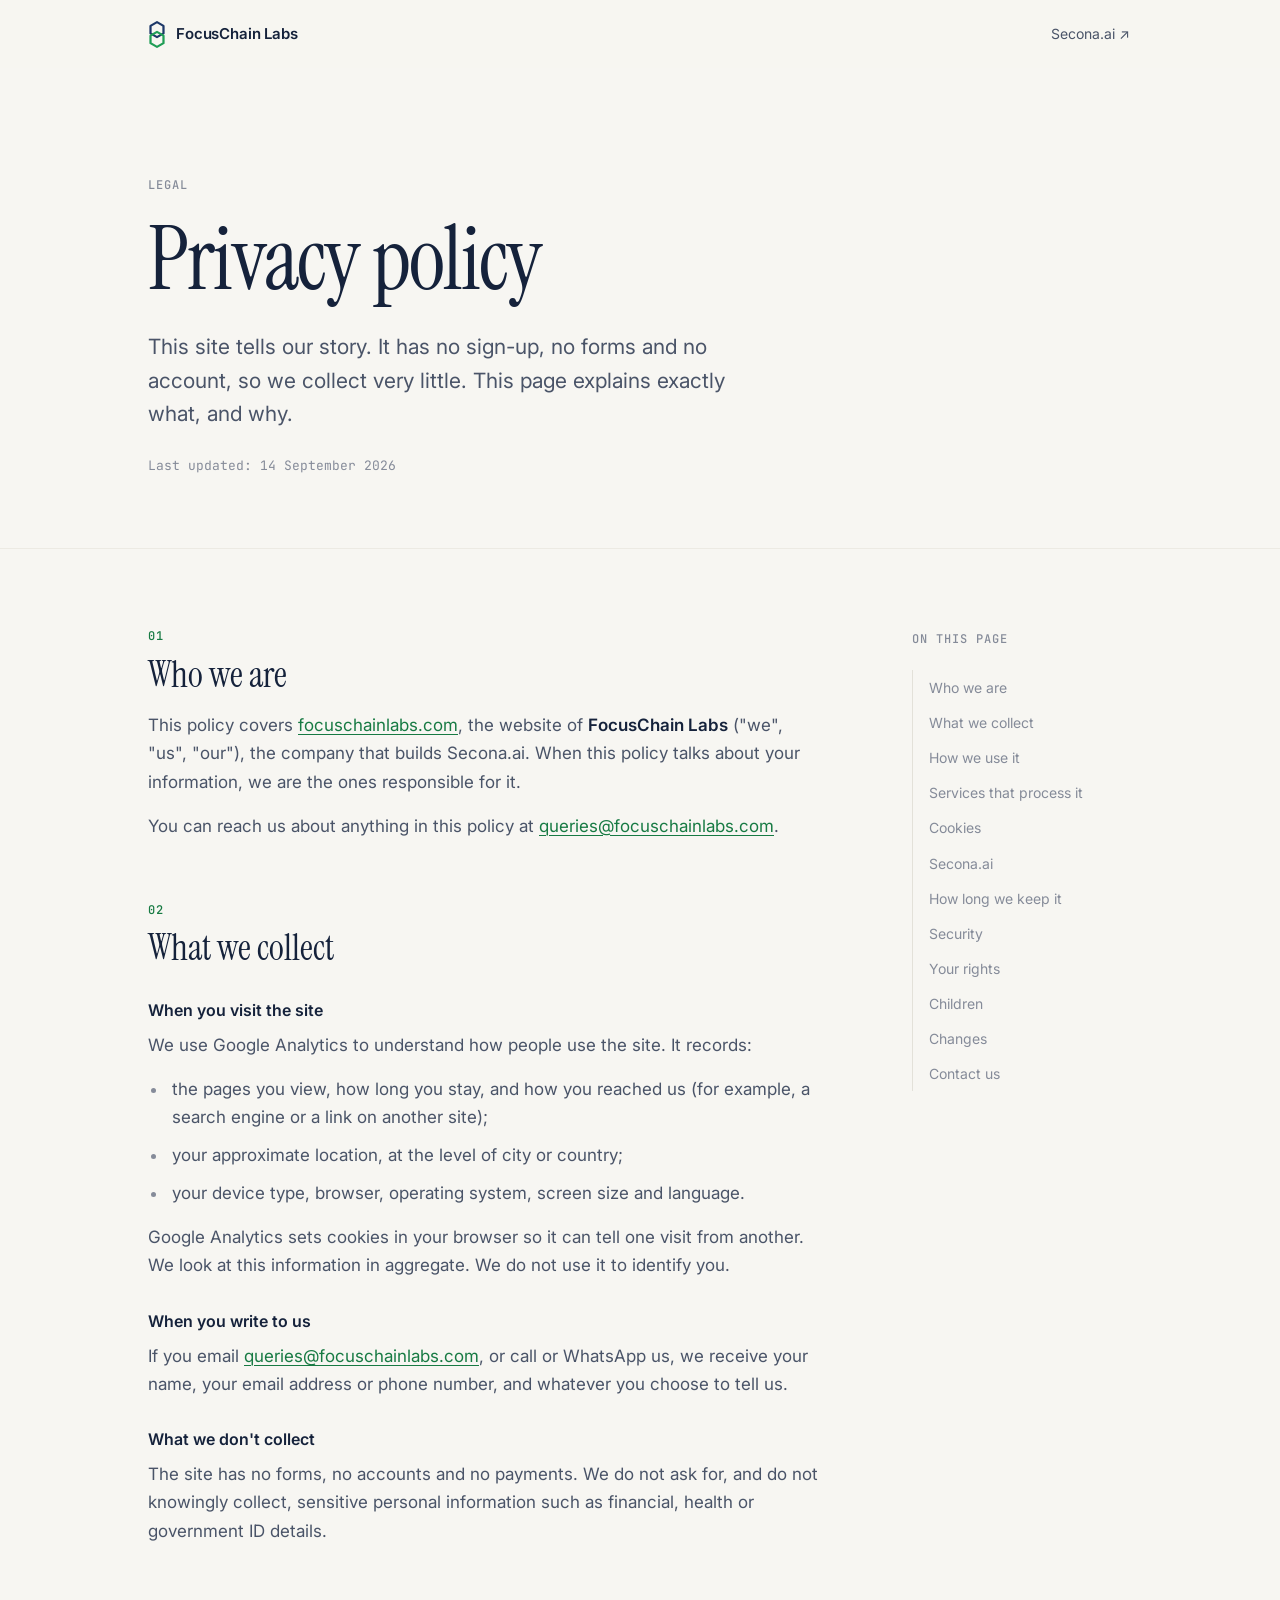
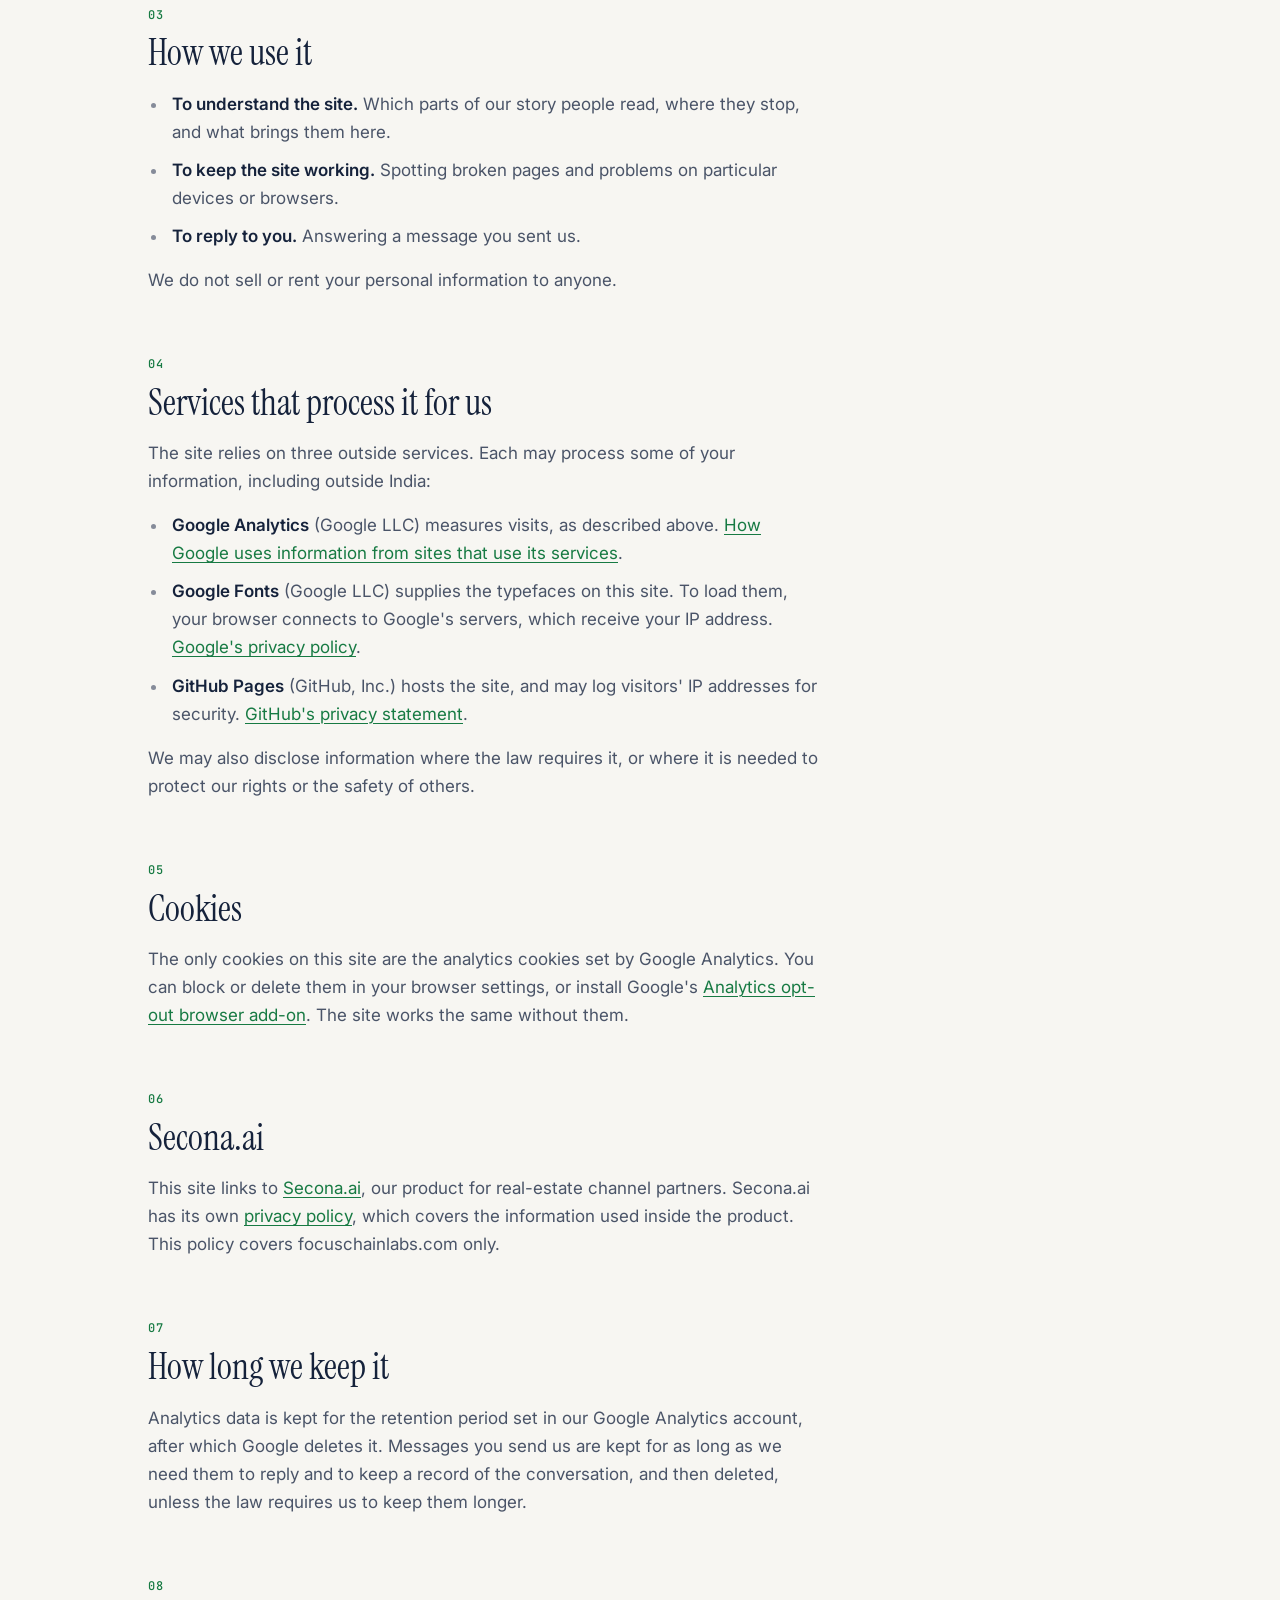
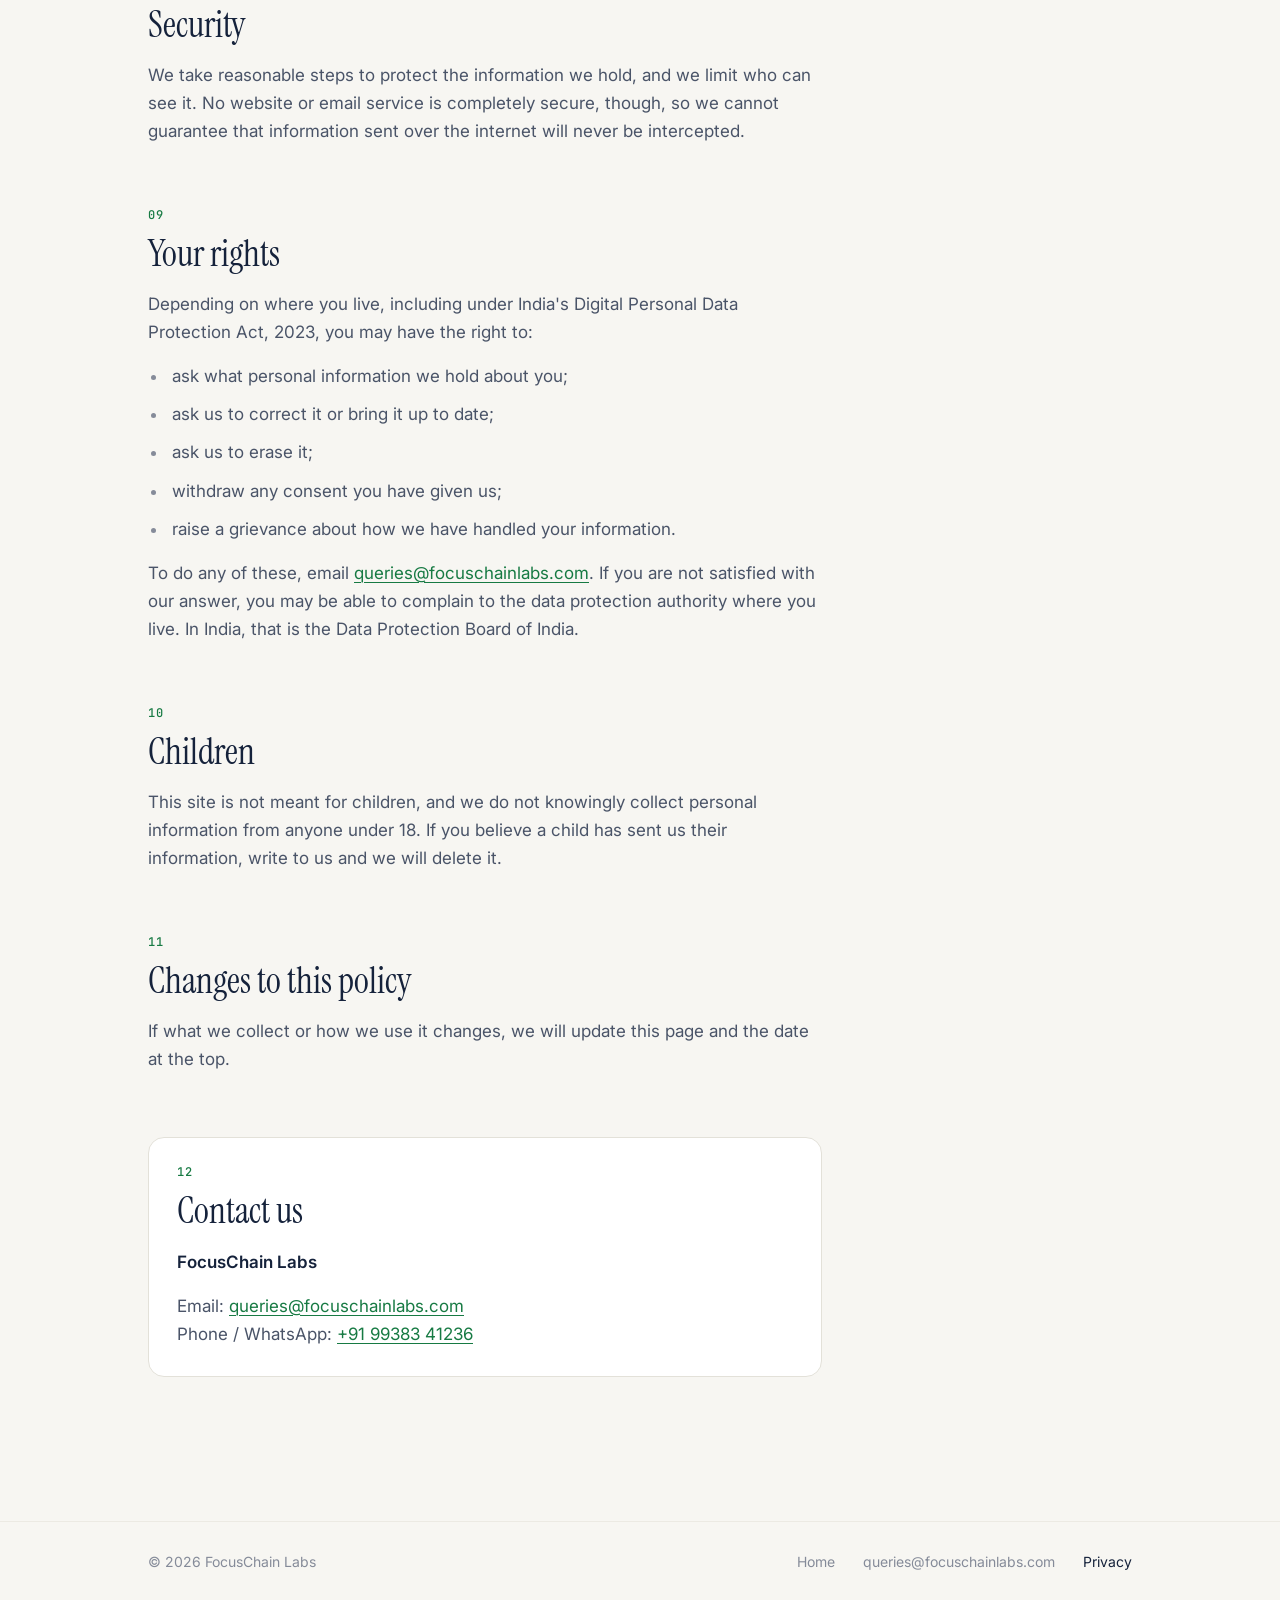
==== privacy_policy.html @ 07b7fa35 "Rebuild focuschainlabs.com as the brand story: one chain at a time The site sold custom builds. It n" ====
<!DOCTYPE html>
<html lang="en">
<head>
<meta charset="UTF-8" />
<meta name="viewport" content="width=device-width, initial-scale=1" />
<title>Privacy Policy | FocusChain Labs</title>
<meta name="description" content="What FocusChain Labs collects when you visit focuschainlabs.com, why, who processes it, and how to reach us about your data." />
<link rel="canonical" href="https://focuschainlabs.com/privacy_policy.html" />
<meta property="og:title" content="Privacy Policy | FocusChain Labs" />
<meta property="og:description" content="What FocusChain Labs collects when you visit focuschainlabs.com, and what we do with it." />
<meta property="og:url" content="https://focuschainlabs.com/privacy_policy.html" />
<meta property="og:type" content="website" />
<meta name="theme-color" content="#F7F6F2" />
<link rel="icon" href="data:image/svg+xml,%3Csvg xmlns='http://www.w3.org/2000/svg' viewBox='0 0 24 36'%3E%3Cg fill='none' stroke-width='3' stroke-linejoin='round'%3E%3Cpath stroke='%231D3868' d='M12 1.5l8.66 5v10l-8.66 5-8.66-5v-10z'/%3E%3Cpath stroke='%231F9D55' d='M12 14.5l8.66 5v10l-8.66 5-8.66-5v-10z'/%3E%3C/g%3E%3C/svg%3E" />

<!-- Google Analytics 4 -->
<script async src="https://www.googletagmanager.com/gtag/js?id=G-V8CHBM579Z"></script>
<script>
  window.dataLayer = window.dataLayer || [];
  function gtag(){dataLayer.push(arguments);}
  gtag('js', new Date());
  gtag('config', 'G-V8CHBM579Z');
</script>

<link rel="preconnect" href="https://fonts.googleapis.com" />
<link rel="preconnect" href="https://fonts.gstatic.com" crossorigin />
<link href="https://fonts.googleapis.com/css2?family=Instrument+Serif:ital@0;1&family=Inter:wght@400;500;600&family=JetBrains+Mono:wght@400;500&display=swap" rel="stylesheet" />
<link rel="stylesheet" href="site.css?v=1" />
</head>
<body>

<svg width="0" height="0" style="position:absolute" aria-hidden="true" focusable="false">
  <defs>
    <path id="hex-mark" d="M0 -10L8.66 -5L8.66 5L0 10L-8.66 5L-8.66 -5Z" />
  </defs>
</svg>

<header class="site-header">
  <div class="wrap header-inner">
    <a href="./" class="brand" aria-label="FocusChain Labs home">
      <svg class="mark" viewBox="0 0 24 36" aria-hidden="true">
        <clipPath id="mark-clip"><rect x="0" y="12" width="12" height="12" /></clipPath>
        <use href="#hex-mark" x="12" y="11.5" class="mark-top" />
        <use href="#hex-mark" x="12" y="24.5" class="mark-bottom" />
        <use href="#hex-mark" x="12" y="11.5" class="mark-top" clip-path="url(#mark-clip)" />
      </svg>
      <span class="brand-name">FocusChain Labs</span>
    </a>
    <a href="https://secona.ai" class="header-link" target="_blank" rel="noopener">Secona.ai <span aria-hidden="true">↗</span></a>
  </div>
</header>

<main>
  <section class="legal-head">
    <div class="wrap">
      <p class="label">Legal</p>
      <h1 class="display display-sm">Privacy policy</h1>
      <p class="lede">This site tells our story. It has no sign-up, no forms and no account, so we collect very little. This page explains exactly what, and why.</p>
      <p class="legal-updated">Last updated: 14 September 2026</p>
    </div>
  </section>

  <div class="wrap legal-layout">
    <article class="legal">

      <h2 id="who-we-are"><span class="n">01</span>Who we are</h2>
      <p>This policy covers <a href="https://focuschainlabs.com">focuschainlabs.com</a>, the website of <strong>FocusChain Labs</strong> ("we", "us", "our"), the company that builds Secona.ai. When this policy talks about your information, we are the ones responsible for it.</p>
      <p>You can reach us about anything in this policy at <a href="mailto:queries@focuschainlabs.com">queries@focuschainlabs.com</a>.</p>

      <h2 id="what-we-collect"><span class="n">02</span>What we collect</h2>

      <h3>When you visit the site</h3>
      <p>We use Google Analytics to understand how people use the site. It records:</p>
      <ul>
        <li>the pages you view, how long you stay, and how you reached us (for example, a search engine or a link on another site);</li>
        <li>your approximate location, at the level of city or country;</li>
        <li>your device type, browser, operating system, screen size and language.</li>
      </ul>
      <p>Google Analytics sets cookies in your browser so it can tell one visit from another. We look at this information in aggregate. We do not use it to identify you.</p>

      <h3>When you write to us</h3>
      <p>If you email <a href="mailto:queries@focuschainlabs.com">queries@focuschainlabs.com</a>, or call or WhatsApp us, we receive your name, your email address or phone number, and whatever you choose to tell us.</p>

      <h3>What we don't collect</h3>
      <p>The site has no forms, no accounts and no payments. We do not ask for, and do not knowingly collect, sensitive personal information such as financial, health or government ID details.</p>

      <h2 id="how-we-use-it"><span class="n">03</span>How we use it</h2>
      <ul>
        <li><strong>To understand the site.</strong> Which parts of our story people read, where they stop, and what brings them here.</li>
        <li><strong>To keep the site working.</strong> Spotting broken pages and problems on particular devices or browsers.</li>
        <li><strong>To reply to you.</strong> Answering a message you sent us.</li>
      </ul>
      <p>We do not sell or rent your personal information to anyone.</p>

      <h2 id="who-processes-it"><span class="n">04</span>Services that process it for us</h2>
      <p>The site relies on three outside services. Each may process some of your information, including outside India:</p>
      <ul>
        <li><strong>Google Analytics</strong> (Google LLC) measures visits, as described above. <a href="https://policies.google.com/technologies/partner-sites" target="_blank" rel="noopener">How Google uses information from sites that use its services</a>.</li>
        <li><strong>Google Fonts</strong> (Google LLC) supplies the typefaces on this site. To load them, your browser connects to Google's servers, which receive your IP address. <a href="https://policies.google.com/privacy" target="_blank" rel="noopener">Google's privacy policy</a>.</li>
        <li><strong>GitHub Pages</strong> (GitHub, Inc.) hosts the site, and may log visitors' IP addresses for security. <a href="https://docs.github.com/en/site-policy/privacy-policies/github-general-privacy-statement" target="_blank" rel="noopener">GitHub's privacy statement</a>.</li>
      </ul>
      <p>We may also disclose information where the law requires it, or where it is needed to protect our rights or the safety of others.</p>

      <h2 id="cookies"><span class="n">05</span>Cookies</h2>
      <p>The only cookies on this site are the analytics cookies set by Google Analytics. You can block or delete them in your browser settings, or install Google's <a href="https://tools.google.com/dlpage/gaoptout" target="_blank" rel="noopener">Analytics opt-out browser add-on</a>. The site works the same without them.</p>

      <h2 id="secona"><span class="n">06</span>Secona.ai</h2>
      <p>This site links to <a href="https://secona.ai" target="_blank" rel="noopener">Secona.ai</a>, our product for real-estate channel partners. Secona.ai has its own <a href="https://secona.ai/privacy.html" target="_blank" rel="noopener">privacy policy</a>, which covers the information used inside the product. This policy covers focuschainlabs.com only.</p>

      <h2 id="retention"><span class="n">07</span>How long we keep it</h2>
      <p>Analytics data is kept for the retention period set in our Google Analytics account, after which Google deletes it. Messages you send us are kept for as long as we need them to reply and to keep a record of the conversation, and then deleted, unless the law requires us to keep them longer.</p>

      <h2 id="security"><span class="n">08</span>Security</h2>
      <p>We take reasonable steps to protect the information we hold, and we limit who can see it. No website or email service is completely secure, though, so we cannot guarantee that information sent over the internet will never be intercepted.</p>

      <h2 id="your-rights"><span class="n">09</span>Your rights</h2>
      <p>Depending on where you live, including under India's Digital Personal Data Protection Act, 2023, you may have the right to:</p>
      <ul>
        <li>ask what personal information we hold about you;</li>
        <li>ask us to correct it or bring it up to date;</li>
        <li>ask us to erase it;</li>
        <li>withdraw any consent you have given us;</li>
        <li>raise a grievance about how we have handled your information.</li>
      </ul>
      <p>To do any of these, email <a href="mailto:queries@focuschainlabs.com">queries@focuschainlabs.com</a>. If you are not satisfied with our answer, you may be able to complain to the data protection authority where you live. In India, that is the Data Protection Board of India.</p>

      <h2 id="children"><span class="n">10</span>Children</h2>
      <p>This site is not meant for children, and we do not knowingly collect personal information from anyone under 18. If you believe a child has sent us their information, write to us and we will delete it.</p>

      <h2 id="changes"><span class="n">11</span>Changes to this policy</h2>
      <p>If what we collect or how we use it changes, we will update this page and the date at the top.</p>

      <section class="legal-contact" id="contact">
        <h2><span class="n">12</span>Contact us</h2>
        <p><strong>FocusChain Labs</strong></p>
        <p>Email: <a href="mailto:queries@focuschainlabs.com">queries@focuschainlabs.com</a><br />
        Phone / WhatsApp: <a href="tel:+919938341236">+91 99383 41236</a></p>
      </section>
    </article>

    <nav class="legal-toc" aria-label="On this page">
      <p class="label">On this page</p>
      <ol>
        <li><a href="#who-we-are">Who we are</a></li>
        <li><a href="#what-we-collect">What we collect</a></li>
        <li><a href="#how-we-use-it">How we use it</a></li>
        <li><a href="#who-processes-it">Services that process it</a></li>
        <li><a href="#cookies">Cookies</a></li>
        <li><a href="#secona">Secona.ai</a></li>
        <li><a href="#retention">How long we keep it</a></li>
        <li><a href="#security">Security</a></li>
        <li><a href="#your-rights">Your rights</a></li>
        <li><a href="#children">Children</a></li>
        <li><a href="#changes">Changes</a></li>
        <li><a href="#contact">Contact us</a></li>
      </ol>
    </nav>
  </div>
</main>

<footer class="site-footer">
  <div class="wrap footer-inner">
    <span class="footer-brand">© 2026 FocusChain Labs</span>
    <nav class="footer-links" aria-label="Footer">
      <a href="./">Home</a>
      <a href="mailto:queries@focuschainlabs.com">queries@focuschainlabs.com</a>
      <a href="privacy_policy.html" aria-current="page">Privacy</a>
    </nav>
  </div>
</footer>

</body>
</html>
---- site.css ----
/* FocusChain Labs — brand story page. Calm, one idea per screen. */

:root {
  color-scheme: light;

  --bg: #F7F6F2;
  --surface: #FFFFFF;
  --ink: #15223B;
  --ink-soft: #4A5468;
  --ink-mute: #858B99;
  --line: #E3E1D9;
  --line-soft: #ECEAE3;

  --navy: #1D3868;          /* logo: top link */
  --green: #1F9D55;         /* logo: bottom link */
  --green-ink: #177A43;     /* green that holds contrast on --bg for small text */
  --link-rest: #A7AEBC;
  --slip: #D9A55B;
  --slip-soft: #F3E7D3;

  --font-display: "Instrument Serif", "Iowan Old Style", Georgia, serif;
  --font-sans: "Inter", system-ui, -apple-system, "Segoe UI", Roboto, sans-serif;
  --font-mono: "JetBrains Mono", ui-monospace, "SFMono-Regular", Consolas, monospace;

  --ease-out: cubic-bezier(.2, .7, .2, 1);

  --wrap: 1080px;
  --measure: 38rem;
  --space-block: clamp(96px, 16vh, 176px);
}

*,
*::before,
*::after { box-sizing: border-box; }

html { -webkit-text-size-adjust: 100%; scroll-behavior: smooth; }

body {
  margin: 0;
  background: var(--bg);
  color: var(--ink);
  font-family: var(--font-sans);
  font-size: 17px;
  line-height: 1.65;
  -webkit-font-smoothing: antialiased;
  text-rendering: optimizeLegibility;
}

a { color: inherit; }

.wrap {
  width: 100%;
  max-width: var(--wrap);
  margin: 0 auto;
  padding: 0 clamp(20px, 5vw, 48px);
}

/* ── Header ── */

.site-header {
  position: sticky;
  top: 0;
  z-index: 10;
  background: rgba(247, 246, 242, 0.86);
  -webkit-backdrop-filter: saturate(140%) blur(10px);
  backdrop-filter: saturate(140%) blur(10px);
}

.header-inner {
  display: flex;
  align-items: center;
  justify-content: space-between;
  height: 68px;
}

.brand {
  display: inline-flex;
  align-items: center;
  gap: 10px;
  text-decoration: none;
}

.mark { width: 18px; height: 27px; flex: none; overflow: visible; }
.mark use { fill: none; stroke-width: 3; stroke-linejoin: round; }
.mark-top { stroke: var(--navy); }
.mark-bottom { stroke: var(--green); }

.js .mark use {
  stroke-dasharray: 62;
  stroke-dashoffset: 62;
  animation: draw 1.4s var(--ease-out) .15s forwards;
}
.js .mark .mark-bottom { animation-delay: .45s; }

.brand-name {
  font-weight: 600;
  font-size: 15px;
  letter-spacing: -0.01em;
}

.header-link {
  font-size: 14px;
  color: var(--ink-soft);
  text-decoration: none;
  padding: 8px 2px;
  transition: color .2s ease;
}
.header-link:hover { color: var(--ink); }

/* ── Type ── */

.display {
  font-family: var(--font-display);
  font-weight: 400;
  font-size: clamp(56px, 10vw, 128px);
  line-height: 0.98;
  letter-spacing: -0.02em;
  margin: 0;
}
.display em,
.heading em { font-style: italic; color: var(--green); }
.display-sm { font-size: clamp(44px, 7vw, 88px); }

/* Keep "at a time." on one line, and never leave a single word on the last line. */
.display em { white-space: nowrap; }
.display,
.heading { text-wrap: balance; }
.lede,
.prose p,
.principle p,
.steps-figure figcaption { text-wrap: pretty; }

/* Headline words pull into focus, one after another. */
.js .display .w {
  display: inline-block;
  opacity: 0;
  filter: blur(14px);
  transform: translateY(8px);
  animation: resolve 1s var(--ease-out) forwards;
  animation-delay: calc(var(--i) * 90ms + 120ms);
}

.heading {
  font-family: var(--font-display);
  font-weight: 400;
  font-size: clamp(38px, 5.4vw, 64px);
  line-height: 1.05;
  letter-spacing: -0.015em;
  margin: 0 0 32px;
  max-width: 16ch;
}

.lede {
  font-size: clamp(18px, 1.9vw, 21px);
  line-height: 1.6;
  color: var(--ink-soft);
  max-width: var(--measure);
  margin: 28px 0 0;
}

.label {
  font-family: var(--font-mono);
  font-size: 12px;
  font-weight: 500;
  letter-spacing: 0.08em;
  text-transform: uppercase;
  color: var(--ink-mute);
  margin: 0 0 20px;
}

.prose { max-width: var(--measure); color: var(--ink-soft); }
.prose p { margin: 0 0 18px; }
.prose p:last-child { margin-bottom: 0; }

/* ── Hero ── */

.hero {
  position: relative;
  min-height: calc(100vh - 68px);
  min-height: calc(100svh - 68px);
  display: flex;
  align-items: center;
  padding: 48px 0 72px;
  overflow: hidden;
}

/* A faint instrument grid, sharp in the middle and gone at the edges. */
.hero::before {
  content: "";
  position: absolute;
  inset: 0;
  background-image: radial-gradient(circle, rgba(21, 34, 59, 0.13) 1px, transparent 1.3px);
  background-size: 24px 24px;
  -webkit-mask-image: radial-gradient(ellipse 55% 60% at 28% 62%, #000 0%, transparent 72%);
  mask-image: radial-gradient(ellipse 55% 60% at 28% 62%, #000 0%, transparent 72%);
  pointer-events: none;
}

.hero-inner { position: relative; display: flex; flex-direction: column; }
/* The hero plays on load, not on scroll: it is always the first thing in view. */
.js .hero-lede {
  opacity: 0;
  transform: translateY(10px);
  animation: rise .9s var(--ease-out) .6s forwards;
}

.focus { margin-top: clamp(48px, 9vh, 88px); }

.chain {
  display: block;
  width: min(100%, 520px);
  height: auto;
  overflow: visible;
}

.link {
  fill: none;
  stroke: var(--link-rest);
  stroke-width: 8;
  stroke-linejoin: round;
  transition: stroke 1s ease, opacity 1.1s ease, filter 1.1s ease;
}

/* Focused is the resting state, so the page reads right without JavaScript. */
.link-dim { opacity: 0.3; filter: blur(1.8px); }
.link-focus { stroke: var(--green); }

.js .chain:not(.is-focused) .link-dim { opacity: 1; filter: none; }
.js .chain:not(.is-focused) .link-focus { stroke: var(--link-rest); }

.beam { opacity: 0; }
.js .chain.is-scanning .beam { animation: scan 1.8s cubic-bezier(.45, 0, .25, 1) forwards; }

.reticle {
  fill: none;
  stroke: var(--green);
  stroke-width: 2.5;
  stroke-linecap: square;
  transform-box: fill-box;
  transform-origin: center;
  transition: opacity .45s ease, transform .8s var(--ease-out);
}
.js .chain:not(.is-focused) .reticle { opacity: 0; transform: scale(1.3); }

.readout {
  display: flex;
  align-items: center;
  gap: 10px;
  margin: 26px 0 0;
  font-family: var(--font-mono);
  font-size: 13px;
  letter-spacing: 0.02em;
  color: var(--ink-mute);
  transition: opacity .5s ease;
}
.js .readout { opacity: 0; }
.js .readout.is-on { opacity: 1; }

.readout-dot {
  width: 7px;
  height: 7px;
  border-radius: 50%;
  background: var(--green);
  flex: none;
  transition: background-color .3s ease;
}
.readout.is-scanning .readout-dot { background: var(--link-rest); animation: blink 1s steps(2, start) infinite; }
.readout.is-scanning #readoutText::after { content: "_"; margin-left: 2px; animation: blink 1s steps(2, start) infinite; }

/* ── Blocks ── */

.block {
  padding: var(--space-block) 0;
  border-top: 1px solid var(--line-soft);
}

/* The real-estate chain, with the link that slipped. The final look is the
   default; before the figure scrolls into view it is held "intact", then the
   chain draws link by link and breaks at the call back. */

.steps-figure { margin: 56px 0 0; }

.steps {
  list-style: none;
  margin: 0;
  padding: 0;
  display: flex;
  flex-wrap: wrap;
  align-items: center;
  row-gap: 14px;
}

.step {
  position: relative;
  display: inline-flex;
  align-items: center;
  font-size: 15px;
  font-weight: 500;
  color: var(--ink);
  background: var(--surface);
  border: 1px solid var(--line);
  border-radius: 999px;
  padding: 9px 18px;
  margin-right: 44px;
  transition: color .6s ease, background-color .6s ease, border-color .6s ease, box-shadow .6s ease;
}
.step:last-child { margin-right: 0; }

.step:not(:last-child)::after {
  content: "";
  position: absolute;
  left: 100%;
  top: 50%;
  width: 44px;
  border-top: 1.5px solid var(--ink-mute);
  transform-origin: left center;
  transition: transform .5s var(--ease-out);
}

.step.step-slip { border-color: var(--slip); box-shadow: 0 0 0 4px var(--slip-soft); }
.step.step-slip::after { border-top-style: dashed; border-top-color: #C9CCD3; }
.step.step-lost { color: var(--ink-mute); background: transparent; border-color: var(--line); }
.step.step-lost::after { border-top-color: #D5D7DD; }

.steps-figure figcaption {
  margin-top: 22px;
  font-size: 15px;
  color: var(--ink-mute);
  max-width: var(--measure);
  transition: opacity .6s ease;
}

.js .steps-figure:not(.is-in) .step::after { transform: scaleX(0); }
.js .steps-figure:not(.is-in) .step.step-slip { border-color: var(--line); box-shadow: 0 0 0 0 var(--slip-soft); }
.js .steps-figure:not(.is-in) .step.step-lost { color: var(--ink); background: var(--surface); }
.js .steps-figure:not(.is-in) figcaption { opacity: 0; }

.js .steps-figure.is-in .step:nth-child(1)::after { transition-delay: .35s; }
.js .steps-figure.is-in .step.step-slip { transition-delay: .85s; }
.js .steps-figure.is-in .step.step-slip::after { transition-delay: 1.15s; }
.js .steps-figure.is-in .step:nth-child(3) { transition-delay: 1.35s; }
.js .steps-figure.is-in .step:nth-child(3)::after { transition-delay: 1.45s; }
.js .steps-figure.is-in .step:nth-child(4) { transition-delay: 1.5s; }
.js .steps-figure.is-in .step:nth-child(4)::after { transition-delay: 1.6s; }
.js .steps-figure.is-in .step:nth-child(5) { transition-delay: 1.65s; }
.js .steps-figure.is-in figcaption { transition-delay: 1.9s; }

.js .steps-figure.is-in .step.step-slip::before {
  content: "";
  position: absolute;
  inset: -1px;
  border-radius: inherit;
  border: 1.5px solid var(--slip);
  opacity: 0;
  pointer-events: none;
  animation: ping 1.3s ease-out .85s 2;
}

/* Principles */

.principles {
  list-style: none;
  margin: 64px 0 0;
  padding: 0;
  display: grid;
  grid-template-columns: repeat(2, minmax(0, 1fr));
  gap: 56px clamp(40px, 7vw, 96px);
}

.principle { position: relative; padding-top: 24px; }

.principle::before,
.principle::after {
  content: "";
  position: absolute;
  top: 0;
  left: 0;
  transform-origin: left center;
  transition: transform 1.1s var(--ease-out) .2s;
}
.principle::before { right: 0; height: 1px; background: var(--line); }
.principle::after { width: 28px; height: 2px; top: -0.5px; background: var(--green); transition-delay: .9s; }

.js .principle.reveal:not(.is-in)::before,
.js .principle.reveal:not(.is-in)::after { transform: scaleX(0); }

.principle-num {
  display: block;
  font-family: var(--font-mono);
  font-size: 12px;
  font-weight: 500;
  letter-spacing: 0.06em;
  color: var(--green-ink);
  margin-bottom: 14px;
}

.principle h3 {
  font-family: var(--font-display);
  font-weight: 400;
  font-size: 32px;
  line-height: 1.1;
  margin: 0 0 10px;
}

.principle p { margin: 0; color: var(--ink-soft); max-width: 30rem; }

.pull {
  margin: clamp(88px, 14vh, 140px) 0 0;
  padding: 0;
}
.pull p {
  max-width: 24ch;
  margin: 0;
  font-family: var(--font-display);
  font-style: italic;
  font-size: clamp(30px, 4vw, 46px);
  line-height: 1.15;
  color: var(--ink);
}

/* Chain one */

.chain-one {
  display: grid;
  grid-template-columns: minmax(0, 1.25fr) minmax(0, 1fr);
  gap: clamp(40px, 7vw, 96px);
  align-items: center;
}

.product-card {
  display: flex;
  flex-direction: column;
  align-items: flex-start;
  gap: 6px;
  text-decoration: none;
  background: var(--surface);
  border: 1px solid var(--line);
  border-radius: 20px;
  padding: 36px;
  transition: border-color .25s ease, box-shadow .25s ease, opacity .9s ease, transform .9s var(--ease-out);
}
.product-card:hover {
  border-color: #CFCCC2;
  box-shadow: 0 18px 40px -24px rgba(21, 34, 59, 0.25);
}

.product-kicker {
  font-family: var(--font-mono);
  font-size: 12px;
  font-weight: 500;
  letter-spacing: 0.08em;
  text-transform: uppercase;
  color: var(--ink-mute);
}

.product-name {
  font-family: var(--font-display);
  font-size: clamp(44px, 5vw, 60px);
  line-height: 1.05;
  letter-spacing: -0.015em;
  margin-top: 6px;
}

.product-for { color: var(--ink-soft); }

.product-status {
  display: inline-flex;
  align-items: center;
  gap: 10px;
  font-size: 14px;
  color: var(--green-ink);
  margin: 14px 0 26px;
}
.product-status i {
  width: 7px;
  height: 7px;
  border-radius: 50%;
  background: var(--green);
  animation: live 2.4s ease-out infinite;
}

/* Buttons */

.btn {
  display: inline-flex;
  align-items: center;
  gap: 10px;
  font-size: 15px;
  font-weight: 500;
  text-decoration: none;
  border-radius: 999px;
  padding: 13px 24px;
  transition: background-color .2s ease, opacity .9s ease, transform .9s var(--ease-out);
}

.btn-primary { background: var(--ink); color: #fff; }
.btn-primary:hover,
.product-card:hover .btn-primary { background: #0B1426; }

.btn-arrow { display: inline-block; transition: transform .2s ease; }
.btn:hover .btn-arrow,
.product-card:hover .btn-arrow { transform: translateX(3px); }

a:focus-visible {
  outline: 2px solid var(--green);
  outline-offset: 3px;
  border-radius: 12px;
}

/* Close */

.close {
  padding: var(--space-block) 0;
  border-top: 1px solid var(--line-soft);
}
.close-inner { display: flex; flex-direction: column; align-items: flex-start; }
.close .lede { margin-bottom: 40px; }

/* Footer */

.site-footer { border-top: 1px solid var(--line-soft); }

.footer-inner {
  display: flex;
  flex-wrap: wrap;
  align-items: center;
  justify-content: space-between;
  gap: 12px 32px;
  padding-top: 28px;
  padding-bottom: 28px;
  font-size: 14px;
  color: var(--ink-mute);
}

.footer-links { display: flex; flex-wrap: wrap; gap: 8px 28px; }
.footer-links a { text-decoration: none; transition: color .2s ease; }
.footer-links a:hover { color: var(--ink); }

/* ── Legal page ── */

.legal-head {
  padding: clamp(64px, 12vh, 120px) 0 clamp(48px, 8vh, 72px);
  border-bottom: 1px solid var(--line-soft);
}

.legal-updated {
  font-family: var(--font-mono);
  font-size: 13px;
  color: var(--ink-mute);
  margin: 24px 0 0;
}

.legal-layout {
  display: grid;
  grid-template-columns: minmax(0, 1fr) 220px;
  gap: clamp(40px, 7vw, 96px);
  align-items: start;
  padding-top: clamp(56px, 9vh, 96px);
  padding-bottom: var(--space-block);
}

.legal { max-width: 44rem; color: var(--ink-soft); }

.legal h2 {
  font-family: var(--font-display);
  font-weight: 400;
  font-size: clamp(28px, 3.2vw, 36px);
  line-height: 1.15;
  color: var(--ink);
  margin: 64px 0 16px;
  scroll-margin-top: 96px;
  text-wrap: balance;
}
.legal h2:first-child { margin-top: 0; }

.legal h2 .n {
  display: block;
  font-family: var(--font-mono);
  font-size: 12px;
  font-weight: 500;
  letter-spacing: 0.06em;
  color: var(--green-ink);
  margin-bottom: 10px;
}

.legal h3 {
  font-size: 16px;
  font-weight: 600;
  color: var(--ink);
  margin: 28px 0 8px;
}

.legal p { margin: 0 0 16px; text-wrap: pretty; }
.legal ul { margin: 0 0 16px; padding-left: 20px; }
.legal li { margin: 0 0 10px; padding-left: 4px; text-wrap: pretty; }
.legal li::marker { color: var(--ink-mute); }
.legal strong { color: var(--ink); font-weight: 600; }

.legal a {
  color: var(--green-ink);
  text-decoration: underline;
  text-decoration-thickness: 1px;
  text-underline-offset: 3px;
}
.legal a:hover { color: var(--ink); }

.legal-contact {
  margin-top: 64px;
  padding: 28px;
  background: var(--surface);
  border: 1px solid var(--line);
  border-radius: 16px;
  scroll-margin-top: 96px;
}
.legal-contact h2 { margin-top: 0; }
.legal-contact p:last-child { margin-bottom: 0; }

.legal-toc { position: sticky; top: 100px; font-size: 14px; }
.legal-toc ol { list-style: none; margin: 0; padding: 0; border-left: 1px solid var(--line); }
.legal-toc a {
  display: block;
  padding: 6px 0 6px 16px;
  margin-left: -1px;
  border-left: 1px solid transparent;
  color: var(--ink-mute);
  text-decoration: none;
  transition: color .2s ease, border-color .2s ease;
}
.legal-toc a:hover { color: var(--ink); border-left-color: var(--green); }

.footer-links a[aria-current="page"] { color: var(--ink); }

@media (max-width: 900px) {
  .legal-layout { grid-template-columns: minmax(0, 1fr); }
  .legal-toc { display: none; }
}

/* ── Settle-in on scroll ── */

.js .reveal {
  opacity: 0;
  transform: translateY(14px);
  transition: opacity .9s ease, transform .9s var(--ease-out);
}
.js .reveal.is-in { opacity: 1; transform: none; }

/* Keep the hover easing on the elements that also settle in. */
.js .product-card.reveal { transition: border-color .25s ease, box-shadow .25s ease, opacity .9s ease, transform .9s var(--ease-out); }
.js .btn.reveal { transition: background-color .2s ease, opacity .9s ease, transform .9s var(--ease-out); }

/* ── Keyframes ── */

@keyframes draw { to { stroke-dashoffset: 0; } }

@keyframes rise { to { opacity: 1; transform: none; } }

@keyframes resolve { to { opacity: 1; filter: blur(0); transform: none; } }

@keyframes scan {
  0%   { transform: translateX(0);     opacity: 0; }
  12%  { opacity: 1; }
  62%  { transform: translateX(364px); opacity: 1; }
  100% { transform: translateX(182px); opacity: 0; }
}

@keyframes blink { to { visibility: hidden; } }

@keyframes ping {
  0%   { opacity: .9; transform: scale(1); }
  100% { opacity: 0;  transform: scale(1.35); }
}

@keyframes live {
  0%   { box-shadow: 0 0 0 0 rgba(31, 157, 85, 0.45); }
  70%  { box-shadow: 0 0 0 8px rgba(31, 157, 85, 0); }
  100% { box-shadow: 0 0 0 0 rgba(31, 157, 85, 0); }
}

/* ── Reduced motion: the finished page, nothing moving ── */

@media (prefers-reduced-motion: reduce) {
  html { scroll-behavior: auto; }
  *, *::before, *::after {
    animation: none !important;
    transition: none !important;
  }
  .js .display .w,
  .js .hero-lede { opacity: 1; filter: none; transform: none; }
  .js .mark use { stroke-dashoffset: 0; }
  .js .reveal { opacity: 1; transform: none; }
}

/* ── Small screens ── */

@media (max-width: 820px) {
  .chain-one { grid-template-columns: minmax(0, 1fr); }
  .principles { grid-template-columns: minmax(0, 1fr); gap: 40px; }
}

@media (max-width: 560px) {
  body { font-size: 16px; }
  .steps { flex-direction: column; align-items: flex-start; row-gap: 22px; }
  .step { margin-right: 0; }
  .step:not(:last-child)::after {
    left: 28px;
    top: 100%;
    width: 0;
    height: 22px;
    border-top: 0;
    border-left: 1.5px solid var(--ink-mute);
    transform-origin: center top;
  }
  .step.step-slip::after { border-left-style: dashed; border-left-color: #C9CCD3; }
  .step.step-lost::after { border-left-color: #D5D7DD; }
  .js .steps-figure:not(.is-in) .step::after { transform: scaleY(0); }
  .product-card { padding: 28px; }
}
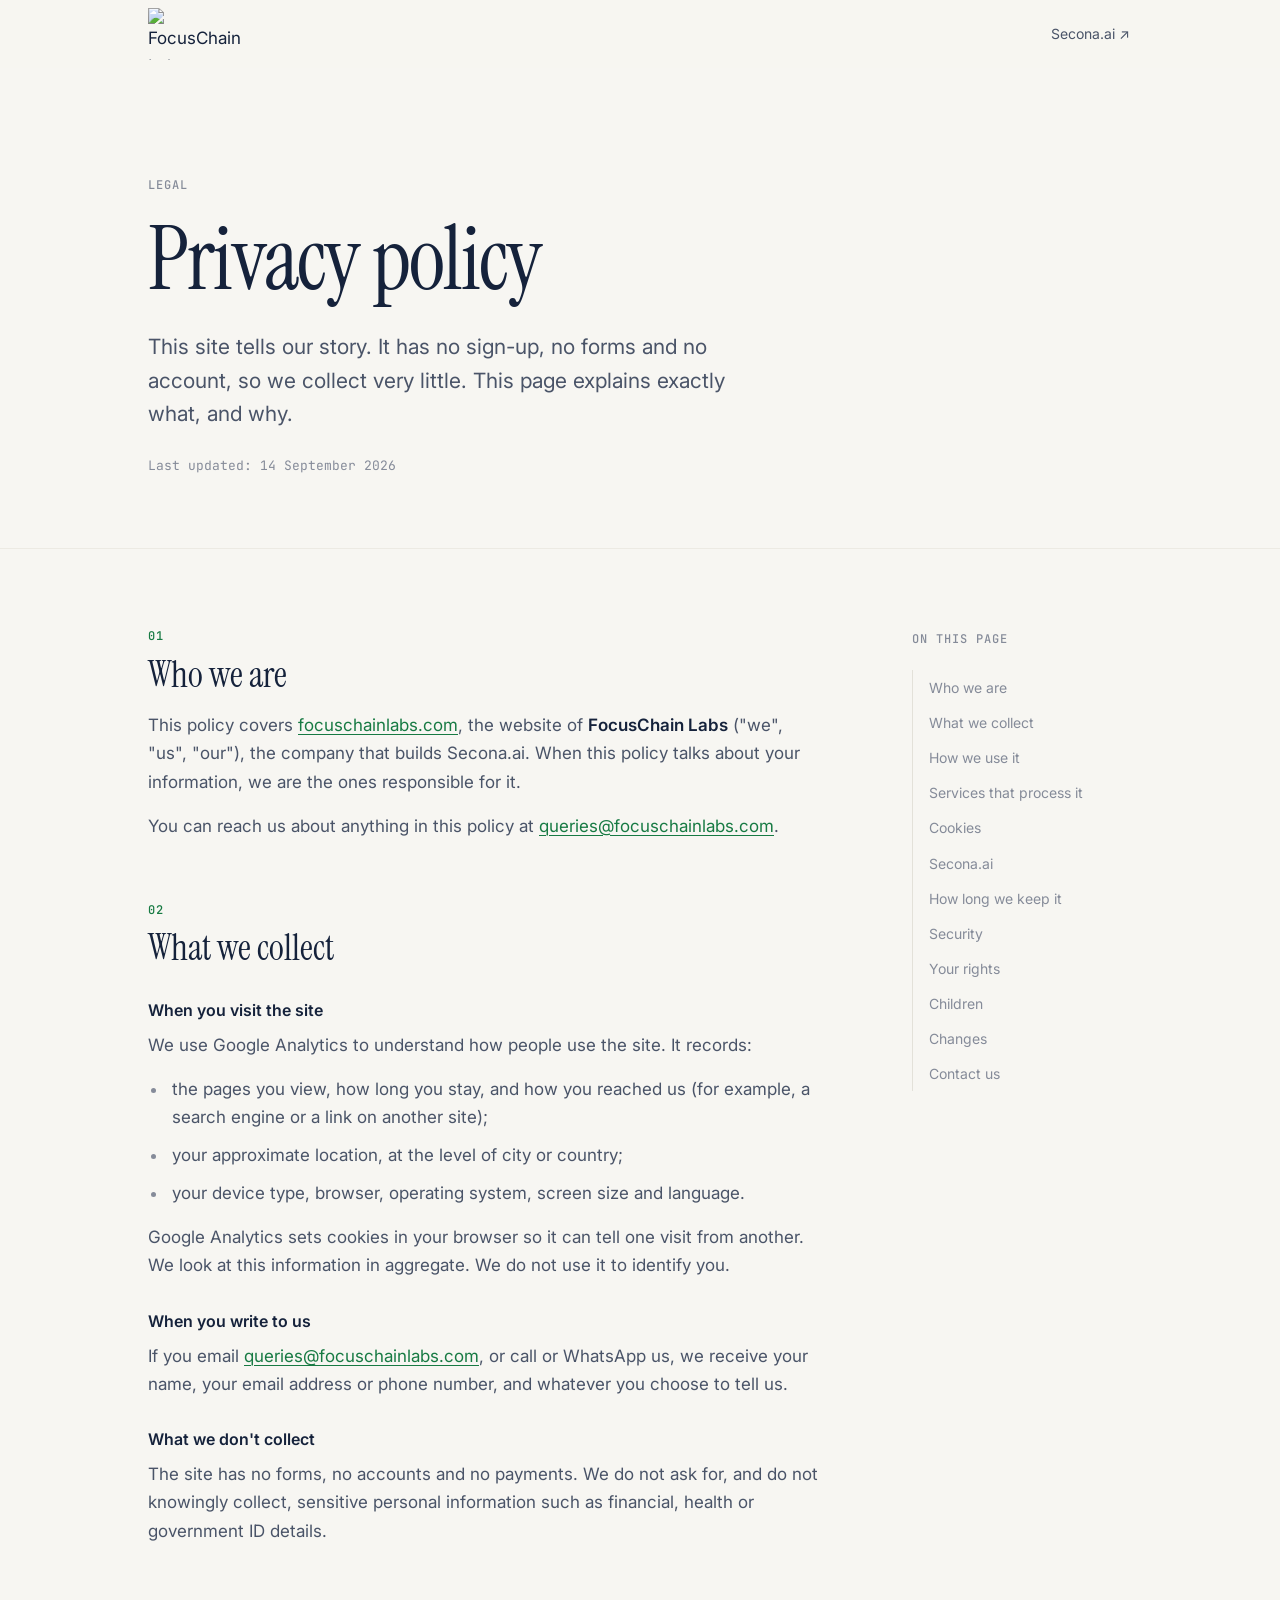
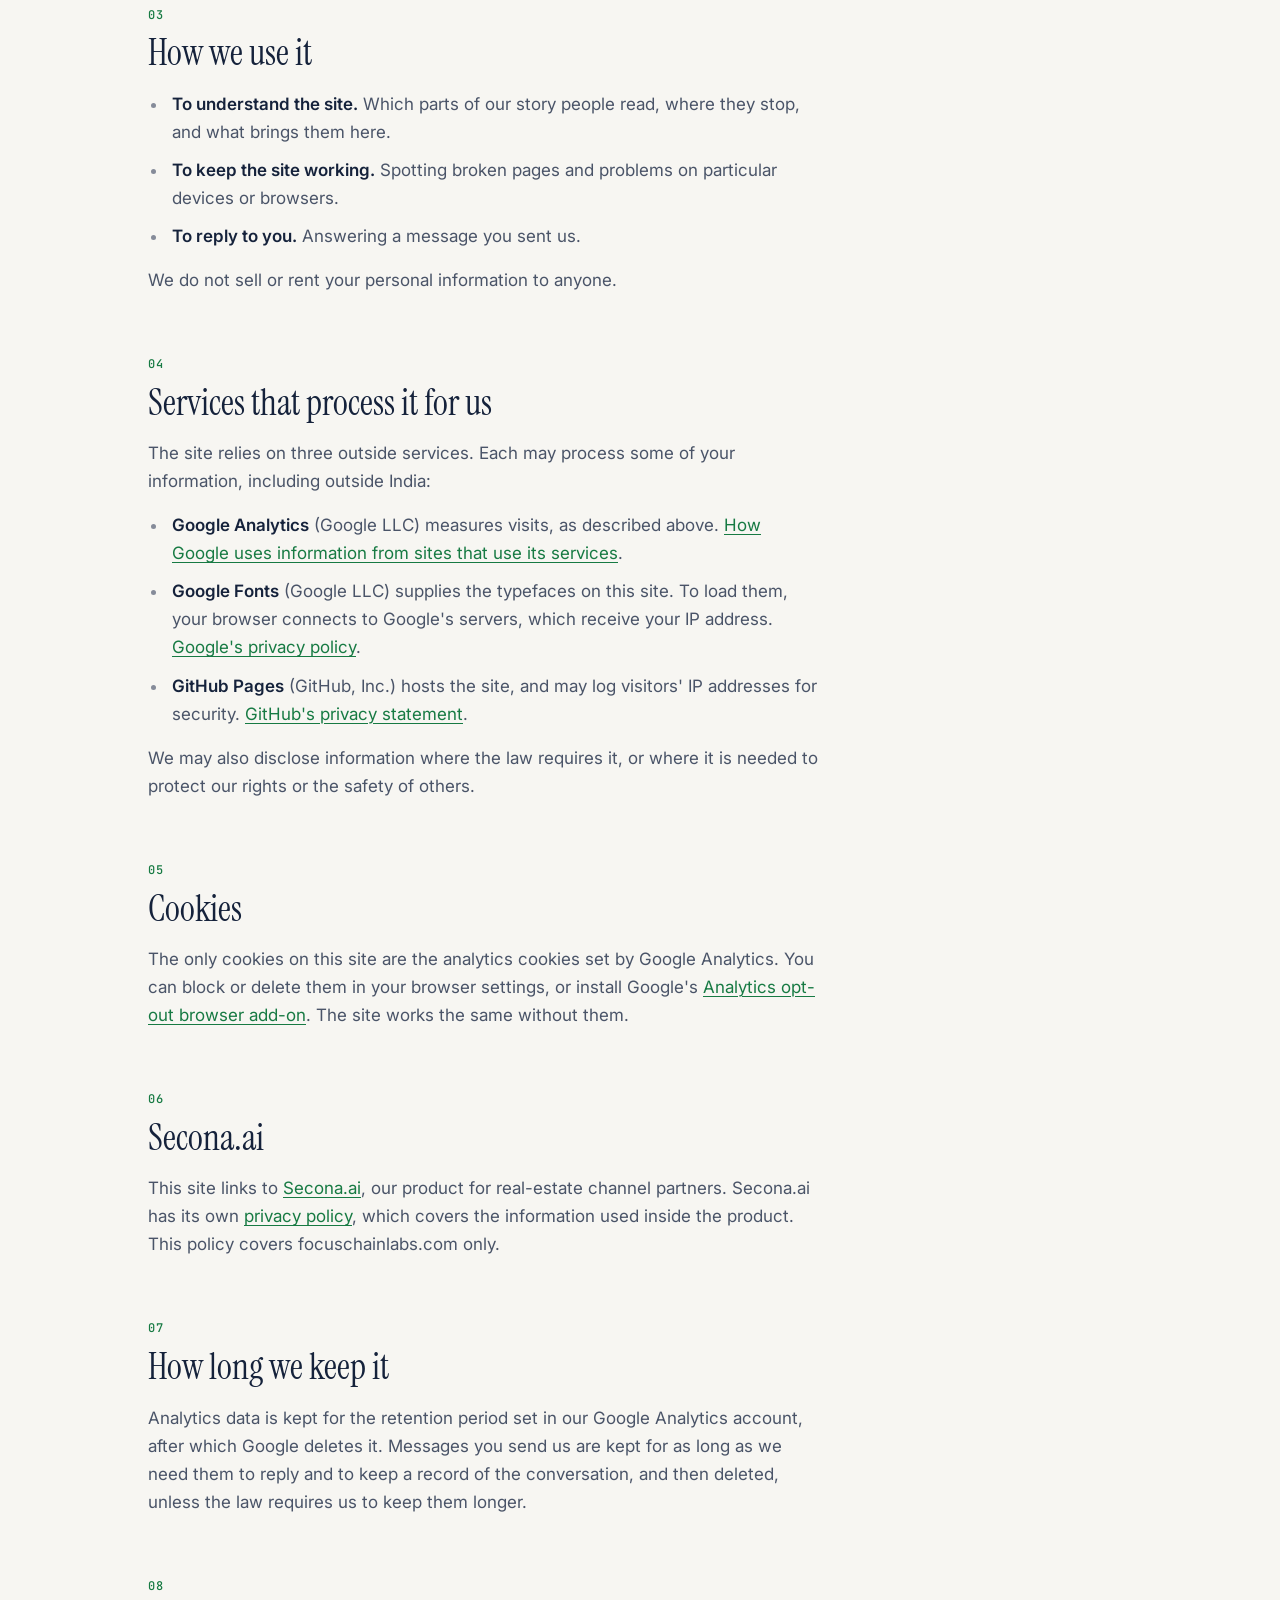
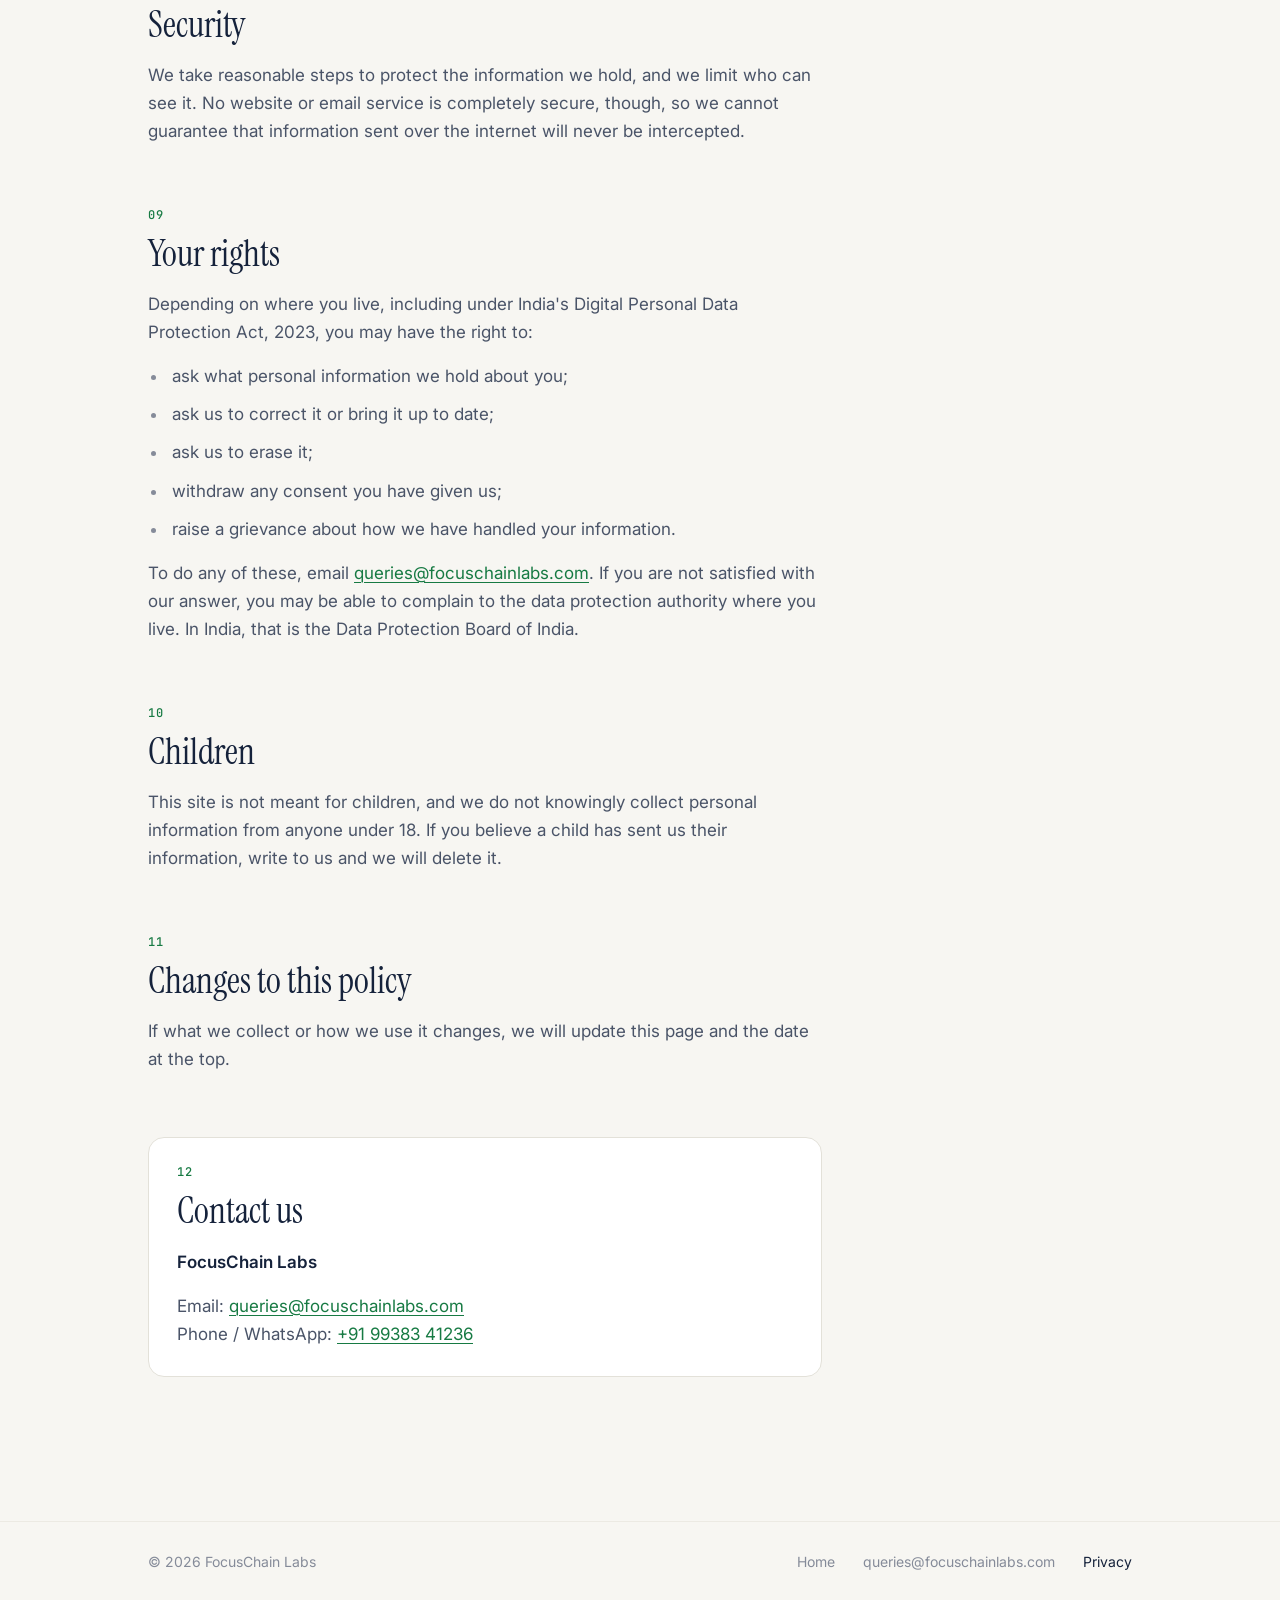
==== commit 0928f3e2: "Use the original FocusChain Labs logo image in the header and favicon The header had a redrawn SVG m" ====
--- a/privacy_policy.html
+++ b/privacy_policy.html
@@ -11,7 +11,8 @@
 <meta property="og:url" content="https://focuschainlabs.com/privacy_policy.html" />
 <meta property="og:type" content="website" />
 <meta name="theme-color" content="#F7F6F2" />
-<link rel="icon" href="data:image/svg+xml,%3Csvg xmlns='http://www.w3.org/2000/svg' viewBox='0 0 24 36'%3E%3Cg fill='none' stroke-width='3' stroke-linejoin='round'%3E%3Cpath stroke='%231D3868' d='M12 1.5l8.66 5v10l-8.66 5-8.66-5v-10z'/%3E%3Cpath stroke='%231F9D55' d='M12 14.5l8.66 5v10l-8.66 5-8.66-5v-10z'/%3E%3C/g%3E%3C/svg%3E" />
+<link rel="icon" type="image/png" href="favicon.png?v=1" />
+<link rel="apple-touch-icon" href="apple-touch-icon.png?v=1" />
 
 <!-- Google Analytics 4 -->
 <script async src="https://www.googletagmanager.com/gtag/js?id=G-V8CHBM579Z"></script>
@@ -25,26 +26,14 @@
 <link rel="preconnect" href="https://fonts.googleapis.com" />
 <link rel="preconnect" href="https://fonts.gstatic.com" crossorigin />
 <link href="https://fonts.googleapis.com/css2?family=Instrument+Serif:ital@0;1&family=Inter:wght@400;500;600&family=JetBrains+Mono:wght@400;500&display=swap" rel="stylesheet" />
-<link rel="stylesheet" href="site.css?v=1" />
+<link rel="stylesheet" href="site.css?v=2" />
 </head>
 <body>
-
-<svg width="0" height="0" style="position:absolute" aria-hidden="true" focusable="false">
-  <defs>
-    <path id="hex-mark" d="M0 -10L8.66 -5L8.66 5L0 10L-8.66 5L-8.66 -5Z" />
-  </defs>
-</svg>
 
 <header class="site-header">
   <div class="wrap header-inner">
     <a href="./" class="brand" aria-label="FocusChain Labs home">
-      <svg class="mark" viewBox="0 0 24 36" aria-hidden="true">
-        <clipPath id="mark-clip"><rect x="0" y="12" width="12" height="12" /></clipPath>
-        <use href="#hex-mark" x="12" y="11.5" class="mark-top" />
-        <use href="#hex-mark" x="12" y="24.5" class="mark-bottom" />
-        <use href="#hex-mark" x="12" y="11.5" class="mark-top" clip-path="url(#mark-clip)" />
-      </svg>
-      <span class="brand-name">FocusChain Labs</span>
+      <img src="logo-wordmark.png" alt="FocusChain Labs" class="brand-logo" width="371" height="195" />
     </a>
     <a href="https://secona.ai" class="header-link" target="_blank" rel="noopener">Secona.ai <span aria-hidden="true">↗</span></a>
   </div>
--- a/site.css
+++ b/site.css
@@ -80,22 +80,11 @@
   text-decoration: none;
 }
 
-.mark { width: 18px; height: 27px; flex: none; overflow: visible; }
-.mark use { fill: none; stroke-width: 3; stroke-linejoin: round; }
-.mark-top { stroke: var(--navy); }
-.mark-bottom { stroke: var(--green); }
-
-.js .mark use {
-  stroke-dasharray: 62;
-  stroke-dashoffset: 62;
-  animation: draw 1.4s var(--ease-out) .15s forwards;
-}
-.js .mark .mark-bottom { animation-delay: .45s; }
-
-.brand-name {
-  font-weight: 600;
-  font-size: 15px;
-  letter-spacing: -0.01em;
+/* The original FocusChain Labs logo image, sized as the old site had it. */
+.brand-logo { display: block; height: 52px; width: auto; }
+
+@media (max-width: 760px) {
+  .brand-logo { height: 42px; }
 }
 
 .header-link {
@@ -686,7 +675,6 @@
   }
   .js .display .w,
   .js .hero-lede { opacity: 1; filter: none; transform: none; }
-  .js .mark use { stroke-dashoffset: 0; }
   .js .reveal { opacity: 1; transform: none; }
 }
 
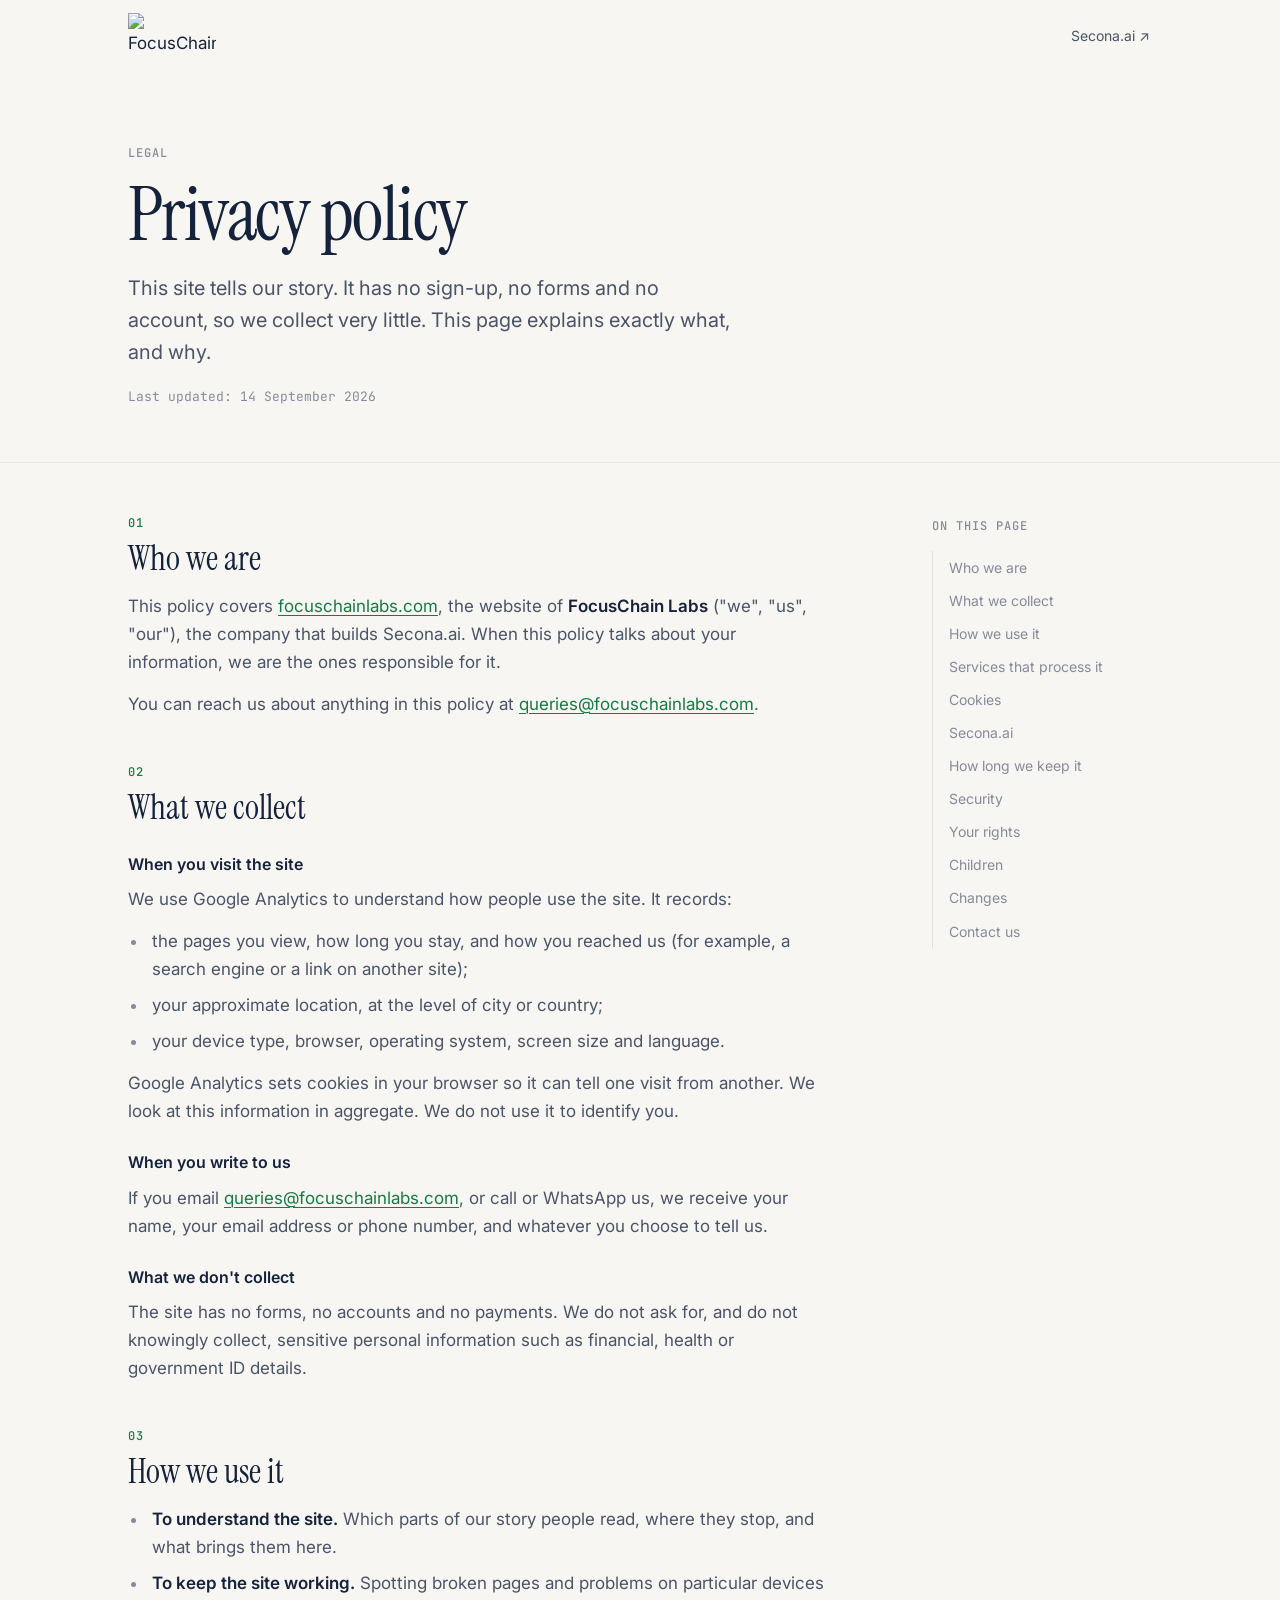
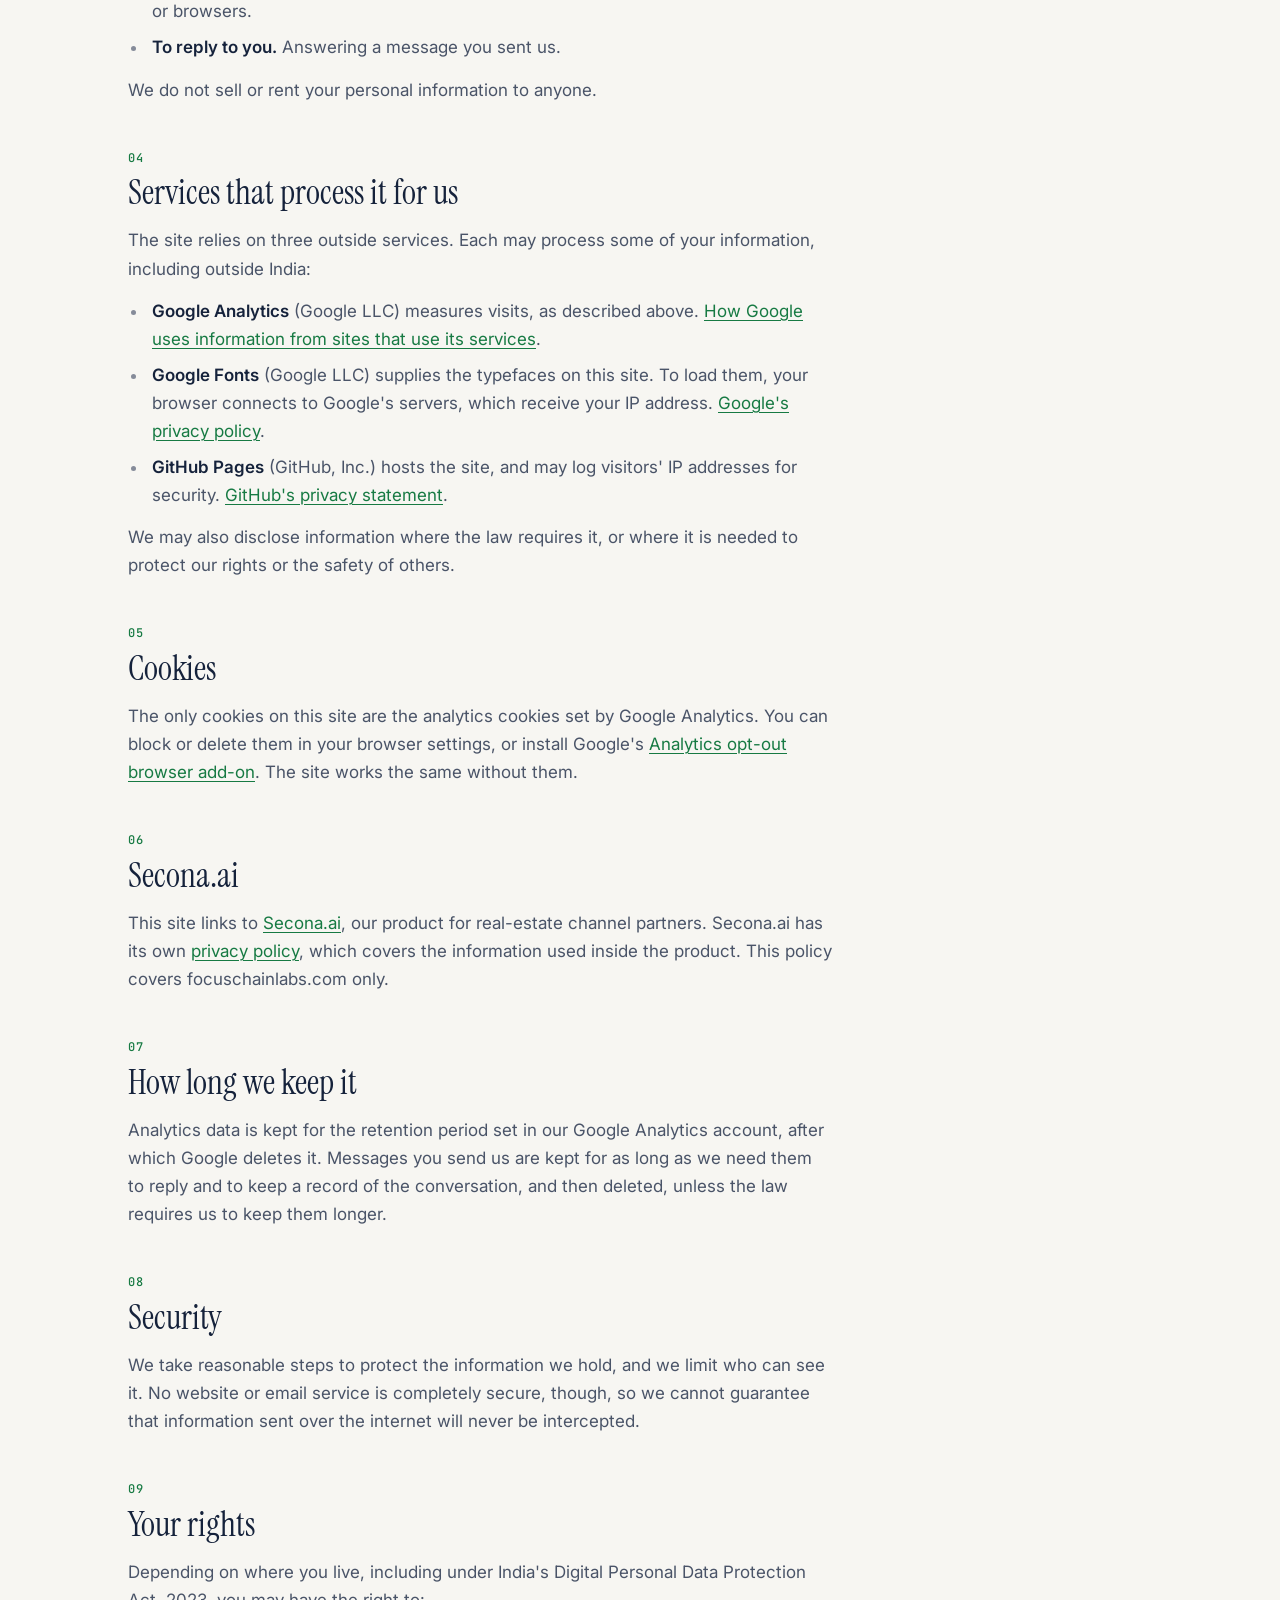
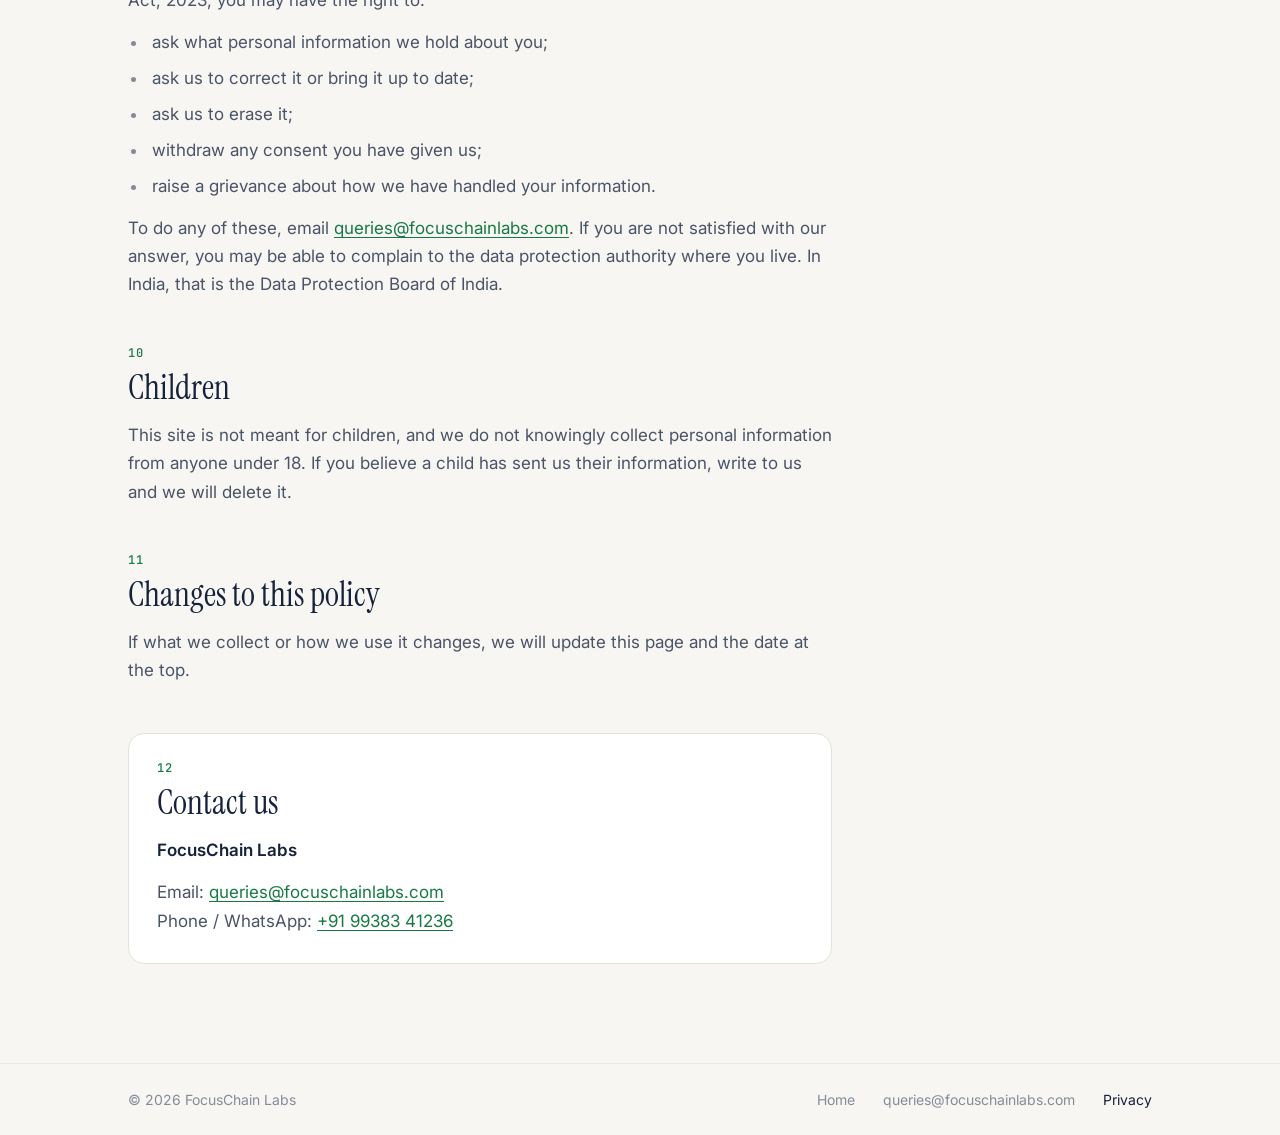
==== commit cb49024c: "Tighten spacing across the site Section padding drops from clamp(96px, 16vh, 176px) to clamp(72px, 1" ====
--- a/privacy_policy.html
+++ b/privacy_policy.html
@@ -26,7 +26,7 @@
 <link rel="preconnect" href="https://fonts.googleapis.com" />
 <link rel="preconnect" href="https://fonts.gstatic.com" crossorigin />
 <link href="https://fonts.googleapis.com/css2?family=Instrument+Serif:ital@0;1&family=Inter:wght@400;500;600&family=JetBrains+Mono:wght@400;500&display=swap" rel="stylesheet" />
-<link rel="stylesheet" href="site.css?v=2" />
+<link rel="stylesheet" href="site.css?v=3" />
 </head>
 <body>
 
--- a/site.css
+++ b/site.css
@@ -11,8 +11,7 @@
   --line: #E3E1D9;
   --line-soft: #ECEAE3;
 
-  --navy: #1D3868;          /* logo: top link */
-  --green: #1F9D55;         /* logo: bottom link */
+  --green: #1F9D55;         /* the logo's green */
   --green-ink: #177A43;     /* green that holds contrast on --bg for small text */
   --link-rest: #A7AEBC;
   --slip: #D9A55B;
@@ -24,9 +23,12 @@
 
   --ease-out: cubic-bezier(.2, .7, .2, 1);
 
-  --wrap: 1080px;
+  --wrap: 1120px;
+  --gutter: clamp(20px, 5vw, 48px);
   --measure: 38rem;
-  --space-block: clamp(96px, 16vh, 176px);
+  --header-h: 72px;
+  --space-block: clamp(72px, 11vh, 120px);
+  --gap-split: clamp(40px, 6vw, 88px);
 }
 
 *,
@@ -52,7 +54,7 @@
   width: 100%;
   max-width: var(--wrap);
   margin: 0 auto;
-  padding: 0 clamp(20px, 5vw, 48px);
+  padding: 0 var(--gutter);
 }
 
 /* ── Header ── */
@@ -61,7 +63,7 @@
   position: sticky;
   top: 0;
   z-index: 10;
-  background: rgba(247, 246, 242, 0.86);
+  background: rgba(247, 246, 242, 0.88);
   -webkit-backdrop-filter: saturate(140%) blur(10px);
   backdrop-filter: saturate(140%) blur(10px);
 }
@@ -70,22 +72,13 @@
   display: flex;
   align-items: center;
   justify-content: space-between;
-  height: 68px;
-}
-
-.brand {
-  display: inline-flex;
-  align-items: center;
-  gap: 10px;
-  text-decoration: none;
-}
-
-/* The original FocusChain Labs logo image, sized as the old site had it. */
-.brand-logo { display: block; height: 52px; width: auto; }
-
-@media (max-width: 760px) {
-  .brand-logo { height: 42px; }
-}
+  height: var(--header-h);
+}
+
+.brand { display: inline-flex; align-items: center; text-decoration: none; }
+
+/* The original FocusChain Labs logo image. */
+.brand-logo { display: block; height: 46px; width: auto; }
 
 .header-link {
   font-size: 14px;
@@ -101,14 +94,14 @@
 .display {
   font-family: var(--font-display);
   font-weight: 400;
-  font-size: clamp(56px, 10vw, 128px);
+  font-size: clamp(56px, 9.6vw, 124px);
   line-height: 0.98;
   letter-spacing: -0.02em;
   margin: 0;
 }
 .display em,
 .heading em { font-style: italic; color: var(--green); }
-.display-sm { font-size: clamp(44px, 7vw, 88px); }
+.display-sm { font-size: clamp(40px, 6vw, 76px); }
 
 /* Keep "at a time." on one line, and never leave a single word on the last line. */
 .display em { white-space: nowrap; }
@@ -132,19 +125,19 @@
 .heading {
   font-family: var(--font-display);
   font-weight: 400;
-  font-size: clamp(38px, 5.4vw, 64px);
+  font-size: clamp(36px, 4.4vw, 56px);
   line-height: 1.05;
   letter-spacing: -0.015em;
-  margin: 0 0 32px;
-  max-width: 16ch;
+  margin: 0 0 20px;
+  max-width: 14ch;
 }
 
 .lede {
-  font-size: clamp(18px, 1.9vw, 21px);
+  font-size: clamp(18px, 1.7vw, 20px);
   line-height: 1.6;
   color: var(--ink-soft);
   max-width: var(--measure);
-  margin: 28px 0 0;
+  margin: 20px 0 0;
 }
 
 .label {
@@ -154,38 +147,44 @@
   letter-spacing: 0.08em;
   text-transform: uppercase;
   color: var(--ink-mute);
-  margin: 0 0 20px;
+  margin: 0 0 14px;
 }
 
 .prose { max-width: var(--measure); color: var(--ink-soft); }
-.prose p { margin: 0 0 18px; }
+.prose p { margin: 0 0 16px; }
 .prose p:last-child { margin-bottom: 0; }
 
 /* ── Hero ── */
 
 .hero {
   position: relative;
-  min-height: calc(100vh - 68px);
-  min-height: calc(100svh - 68px);
-  display: flex;
-  align-items: center;
-  padding: 48px 0 72px;
+  padding: clamp(48px, 9vh, 104px) 0 clamp(56px, 10vh, 112px);
   overflow: hidden;
 }
 
-/* A faint instrument grid, sharp in the middle and gone at the edges. */
+/* A faint instrument grid, sharp around the chain and gone at the edges. */
 .hero::before {
   content: "";
   position: absolute;
   inset: 0;
   background-image: radial-gradient(circle, rgba(21, 34, 59, 0.13) 1px, transparent 1.3px);
   background-size: 24px 24px;
-  -webkit-mask-image: radial-gradient(ellipse 55% 60% at 28% 62%, #000 0%, transparent 72%);
-  mask-image: radial-gradient(ellipse 55% 60% at 28% 62%, #000 0%, transparent 72%);
+  -webkit-mask-image: radial-gradient(ellipse 45% 70% at 72% 70%, #000 0%, transparent 72%);
+  mask-image: radial-gradient(ellipse 45% 70% at 72% 70%, #000 0%, transparent 72%);
   pointer-events: none;
 }
 
-.hero-inner { position: relative; display: flex; flex-direction: column; }
+.hero-inner { position: relative; }
+
+.hero-row {
+  display: grid;
+  grid-template-columns: minmax(0, 1fr) minmax(0, 1fr);
+  gap: var(--gap-split);
+  align-items: center;
+  margin-top: clamp(28px, 4.5vh, 48px);
+}
+.hero-row .lede { margin: 0; }
+
 /* The hero plays on load, not on scroll: it is always the first thing in view. */
 .js .hero-lede {
   opacity: 0;
@@ -193,11 +192,9 @@
   animation: rise .9s var(--ease-out) .6s forwards;
 }
 
-.focus { margin-top: clamp(48px, 9vh, 88px); }
-
 .chain {
   display: block;
-  width: min(100%, 520px);
+  width: min(100%, 460px);
   height: auto;
   overflow: visible;
 }
@@ -235,7 +232,7 @@
   display: flex;
   align-items: center;
   gap: 10px;
-  margin: 26px 0 0;
+  margin: 20px 0 0;
   font-family: var(--font-mono);
   font-size: 13px;
   letter-spacing: 0.02em;
@@ -263,11 +260,23 @@
   border-top: 1px solid var(--line-soft);
 }
 
+/* Heading on the left, content on the right; wide pieces span both. */
+.split {
+  display: grid;
+  grid-template-columns: minmax(0, 4fr) minmax(0, 7fr);
+  column-gap: var(--gap-split);
+  row-gap: clamp(36px, 5vh, 56px);
+  align-items: start;
+}
+.split-head { position: sticky; top: calc(var(--header-h) + 32px); }
+.split-head .heading { margin-bottom: 0; }
+.split-wide { grid-column: 1 / -1; }
+
 /* The real-estate chain, with the link that slipped. The final look is the
    default; before the figure scrolls into view it is held "intact", then the
    chain draws link by link and breaks at the call back. */
 
-.steps-figure { margin: 56px 0 0; }
+.steps-figure { margin: 0; }
 
 .steps {
   list-style: none;
@@ -312,7 +321,7 @@
 .step.step-lost::after { border-top-color: #D5D7DD; }
 
 .steps-figure figcaption {
-  margin-top: 22px;
+  margin-top: 16px;
   font-size: 15px;
   color: var(--ink-mute);
   max-width: var(--measure);
@@ -349,14 +358,14 @@
 
 .principles {
   list-style: none;
-  margin: 64px 0 0;
+  margin: 0;
   padding: 0;
   display: grid;
   grid-template-columns: repeat(2, minmax(0, 1fr));
-  gap: 56px clamp(40px, 7vw, 96px);
-}
-
-.principle { position: relative; padding-top: 24px; }
+  gap: 40px clamp(28px, 4vw, 56px);
+}
+
+.principle { position: relative; padding-top: 20px; }
 
 .principle::before,
 .principle::after {
@@ -380,29 +389,26 @@
   font-weight: 500;
   letter-spacing: 0.06em;
   color: var(--green-ink);
-  margin-bottom: 14px;
+  margin-bottom: 10px;
 }
 
 .principle h3 {
   font-family: var(--font-display);
   font-weight: 400;
-  font-size: 32px;
+  font-size: 30px;
   line-height: 1.1;
-  margin: 0 0 10px;
-}
-
-.principle p { margin: 0; color: var(--ink-soft); max-width: 30rem; }
-
-.pull {
-  margin: clamp(88px, 14vh, 140px) 0 0;
-  padding: 0;
-}
+  margin: 0 0 8px;
+}
+
+.principle p { margin: 0; color: var(--ink-soft); }
+
+.pull { margin: clamp(48px, 7vh, 72px) 0 0; padding: 0; }
 .pull p {
-  max-width: 24ch;
+  max-width: 22ch;
   margin: 0;
   font-family: var(--font-display);
   font-style: italic;
-  font-size: clamp(30px, 4vw, 46px);
+  font-size: clamp(28px, 3.4vw, 40px);
   line-height: 1.15;
   color: var(--ink);
 }
@@ -411,8 +417,8 @@
 
 .chain-one {
   display: grid;
-  grid-template-columns: minmax(0, 1.25fr) minmax(0, 1fr);
-  gap: clamp(40px, 7vw, 96px);
+  grid-template-columns: minmax(0, 1.2fr) minmax(0, 1fr);
+  gap: var(--gap-split);
   align-items: center;
 }
 
@@ -420,12 +426,12 @@
   display: flex;
   flex-direction: column;
   align-items: flex-start;
-  gap: 6px;
+  gap: 4px;
   text-decoration: none;
   background: var(--surface);
   border: 1px solid var(--line);
   border-radius: 20px;
-  padding: 36px;
+  padding: clamp(28px, 3vw, 36px);
   transition: border-color .25s ease, box-shadow .25s ease, opacity .9s ease, transform .9s var(--ease-out);
 }
 .product-card:hover {
@@ -444,10 +450,10 @@
 
 .product-name {
   font-family: var(--font-display);
-  font-size: clamp(44px, 5vw, 60px);
+  font-size: clamp(44px, 5vw, 58px);
   line-height: 1.05;
   letter-spacing: -0.015em;
-  margin-top: 6px;
+  margin-top: 4px;
 }
 
 .product-for { color: var(--ink-soft); }
@@ -458,7 +464,7 @@
   gap: 10px;
   font-size: 14px;
   color: var(--green-ink);
-  margin: 14px 0 26px;
+  margin: 12px 0 22px;
 }
 .product-status i {
   width: 7px;
@@ -503,7 +509,7 @@
   border-top: 1px solid var(--line-soft);
 }
 .close-inner { display: flex; flex-direction: column; align-items: flex-start; }
-.close .lede { margin-bottom: 40px; }
+.close .lede { margin: 16px 0 28px; }
 
 /* Footer */
 
@@ -515,8 +521,8 @@
   align-items: center;
   justify-content: space-between;
   gap: 12px 32px;
-  padding-top: 28px;
-  padding-bottom: 28px;
+  padding-top: 24px;
+  padding-bottom: 24px;
   font-size: 14px;
   color: var(--ink-mute);
 }
@@ -524,11 +530,12 @@
 .footer-links { display: flex; flex-wrap: wrap; gap: 8px 28px; }
 .footer-links a { text-decoration: none; transition: color .2s ease; }
 .footer-links a:hover { color: var(--ink); }
+.footer-links a[aria-current="page"] { color: var(--ink); }
 
 /* ── Legal page ── */
 
 .legal-head {
-  padding: clamp(64px, 12vh, 120px) 0 clamp(48px, 8vh, 72px);
+  padding: clamp(48px, 8vh, 88px) 0 clamp(36px, 6vh, 56px);
   border-bottom: 1px solid var(--line-soft);
 }
 
@@ -536,15 +543,15 @@
   font-family: var(--font-mono);
   font-size: 13px;
   color: var(--ink-mute);
-  margin: 24px 0 0;
+  margin: 18px 0 0;
 }
 
 .legal-layout {
   display: grid;
   grid-template-columns: minmax(0, 1fr) 220px;
-  gap: clamp(40px, 7vw, 96px);
+  gap: var(--gap-split);
   align-items: start;
-  padding-top: clamp(56px, 9vh, 96px);
+  padding-top: clamp(40px, 6vh, 64px);
   padding-bottom: var(--space-block);
 }
 
@@ -553,11 +560,11 @@
 .legal h2 {
   font-family: var(--font-display);
   font-weight: 400;
-  font-size: clamp(28px, 3.2vw, 36px);
+  font-size: clamp(28px, 3vw, 34px);
   line-height: 1.15;
   color: var(--ink);
-  margin: 64px 0 16px;
-  scroll-margin-top: 96px;
+  margin: 48px 0 14px;
+  scroll-margin-top: calc(var(--header-h) + 24px);
   text-wrap: balance;
 }
 .legal h2:first-child { margin-top: 0; }
@@ -569,19 +576,19 @@
   font-weight: 500;
   letter-spacing: 0.06em;
   color: var(--green-ink);
-  margin-bottom: 10px;
+  margin-bottom: 8px;
 }
 
 .legal h3 {
   font-size: 16px;
   font-weight: 600;
   color: var(--ink);
-  margin: 28px 0 8px;
-}
-
-.legal p { margin: 0 0 16px; text-wrap: pretty; }
-.legal ul { margin: 0 0 16px; padding-left: 20px; }
-.legal li { margin: 0 0 10px; padding-left: 4px; text-wrap: pretty; }
+  margin: 24px 0 8px;
+}
+
+.legal p { margin: 0 0 14px; text-wrap: pretty; }
+.legal ul { margin: 0 0 14px; padding-left: 20px; }
+.legal li { margin: 0 0 8px; padding-left: 4px; text-wrap: pretty; }
 .legal li::marker { color: var(--ink-mute); }
 .legal strong { color: var(--ink); font-weight: 600; }
 
@@ -594,21 +601,21 @@
 .legal a:hover { color: var(--ink); }
 
 .legal-contact {
-  margin-top: 64px;
+  margin-top: 48px;
   padding: 28px;
   background: var(--surface);
   border: 1px solid var(--line);
   border-radius: 16px;
-  scroll-margin-top: 96px;
+  scroll-margin-top: calc(var(--header-h) + 24px);
 }
 .legal-contact h2 { margin-top: 0; }
 .legal-contact p:last-child { margin-bottom: 0; }
 
-.legal-toc { position: sticky; top: 100px; font-size: 14px; }
+.legal-toc { position: sticky; top: calc(var(--header-h) + 32px); font-size: 14px; }
 .legal-toc ol { list-style: none; margin: 0; padding: 0; border-left: 1px solid var(--line); }
 .legal-toc a {
   display: block;
-  padding: 6px 0 6px 16px;
+  padding: 5px 0 5px 16px;
   margin-left: -1px;
   border-left: 1px solid transparent;
   color: var(--ink-mute);
@@ -617,13 +624,6 @@
 }
 .legal-toc a:hover { color: var(--ink); border-left-color: var(--green); }
 
-.footer-links a[aria-current="page"] { color: var(--ink); }
-
-@media (max-width: 900px) {
-  .legal-layout { grid-template-columns: minmax(0, 1fr); }
-  .legal-toc { display: none; }
-}
-
 /* ── Settle-in on scroll ── */
 
 .js .reveal {
@@ -638,8 +638,6 @@
 .js .btn.reveal { transition: background-color .2s ease, opacity .9s ease, transform .9s var(--ease-out); }
 
 /* ── Keyframes ── */
-
-@keyframes draw { to { stroke-dashoffset: 0; } }
 
 @keyframes rise { to { opacity: 1; transform: none; } }
 
@@ -678,22 +676,48 @@
   .js .reveal { opacity: 1; transform: none; }
 }
 
-/* ── Small screens ── */
-
-@media (max-width: 820px) {
-  .chain-one { grid-template-columns: minmax(0, 1fr); }
-  .principles { grid-template-columns: minmax(0, 1fr); gap: 40px; }
-}
+/* ── Tablet ── */
+
+@media (max-width: 960px) {
+  .split { grid-template-columns: minmax(0, 1fr); row-gap: 24px; }
+  .split-head { position: static; }
+  .split-head .heading { max-width: 16ch; }
+  .split-wide { margin-top: 16px; }
+  .pull { margin-top: 48px; }
+
+  .legal-layout { grid-template-columns: minmax(0, 1fr); }
+  .legal-toc { display: none; }
+}
+
+@media (max-width: 860px) {
+  .hero-row { grid-template-columns: minmax(0, 1fr); gap: 36px; }
+  .hero::before {
+    -webkit-mask-image: radial-gradient(ellipse 70% 45% at 40% 80%, #000 0%, transparent 72%);
+    mask-image: radial-gradient(ellipse 70% 45% at 40% 80%, #000 0%, transparent 72%);
+  }
+  .chain-one { grid-template-columns: minmax(0, 1fr); gap: 36px; }
+}
+
+/* ── Phone ── */
 
 @media (max-width: 560px) {
+  :root {
+    --header-h: 64px;
+    --space-block: 64px;
+  }
   body { font-size: 16px; }
-  .steps { flex-direction: column; align-items: flex-start; row-gap: 22px; }
+  .brand-logo { height: 40px; }
+  .hero { padding: 40px 0 56px; }
+  .principles { grid-template-columns: minmax(0, 1fr); gap: 28px; }
+  .principle h3 { font-size: 28px; }
+
+  .steps { flex-direction: column; align-items: flex-start; row-gap: 20px; }
   .step { margin-right: 0; }
   .step:not(:last-child)::after {
     left: 28px;
     top: 100%;
     width: 0;
-    height: 22px;
+    height: 20px;
     border-top: 0;
     border-left: 1.5px solid var(--ink-mute);
     transform-origin: center top;
@@ -701,5 +725,4 @@
   .step.step-slip::after { border-left-style: dashed; border-left-color: #C9CCD3; }
   .step.step-lost::after { border-left-color: #D5D7DD; }
   .js .steps-figure:not(.is-in) .step::after { transform: scaleY(0); }
-  .product-card { padding: 28px; }
-}
+}
